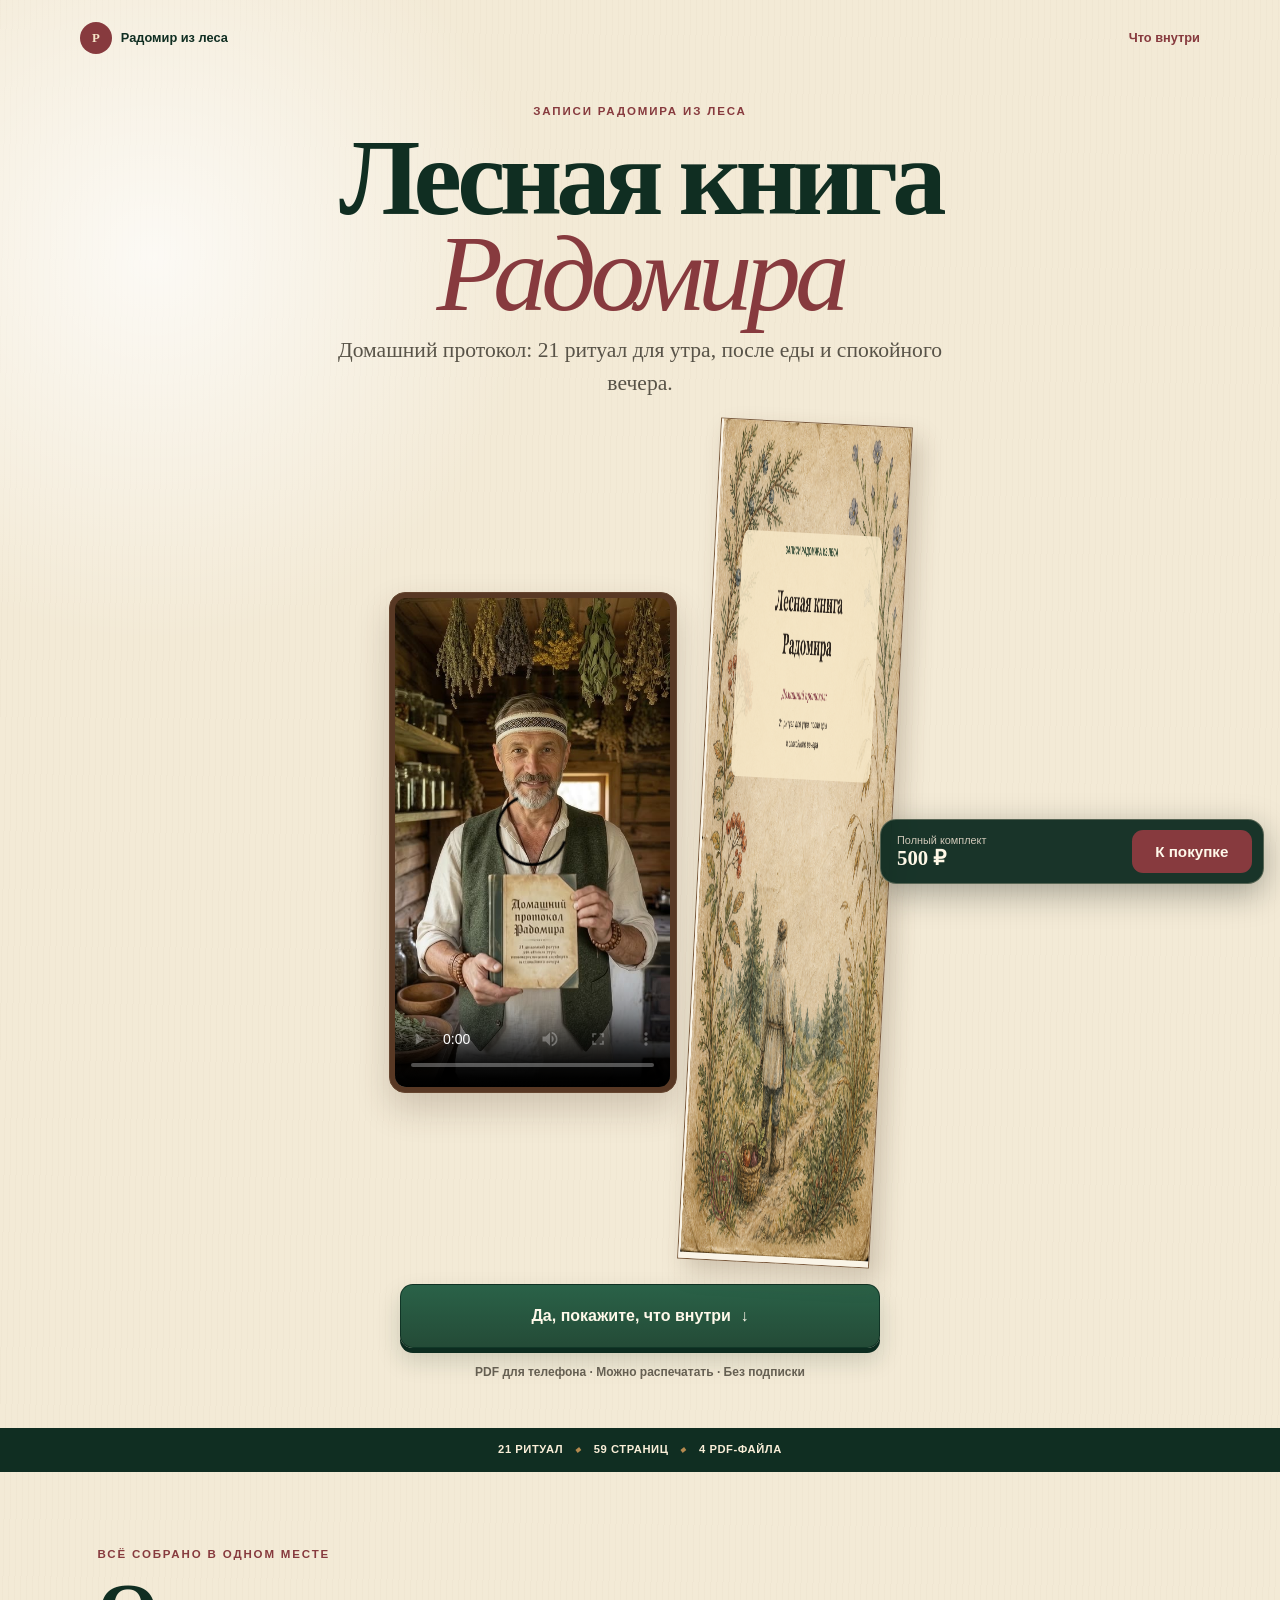
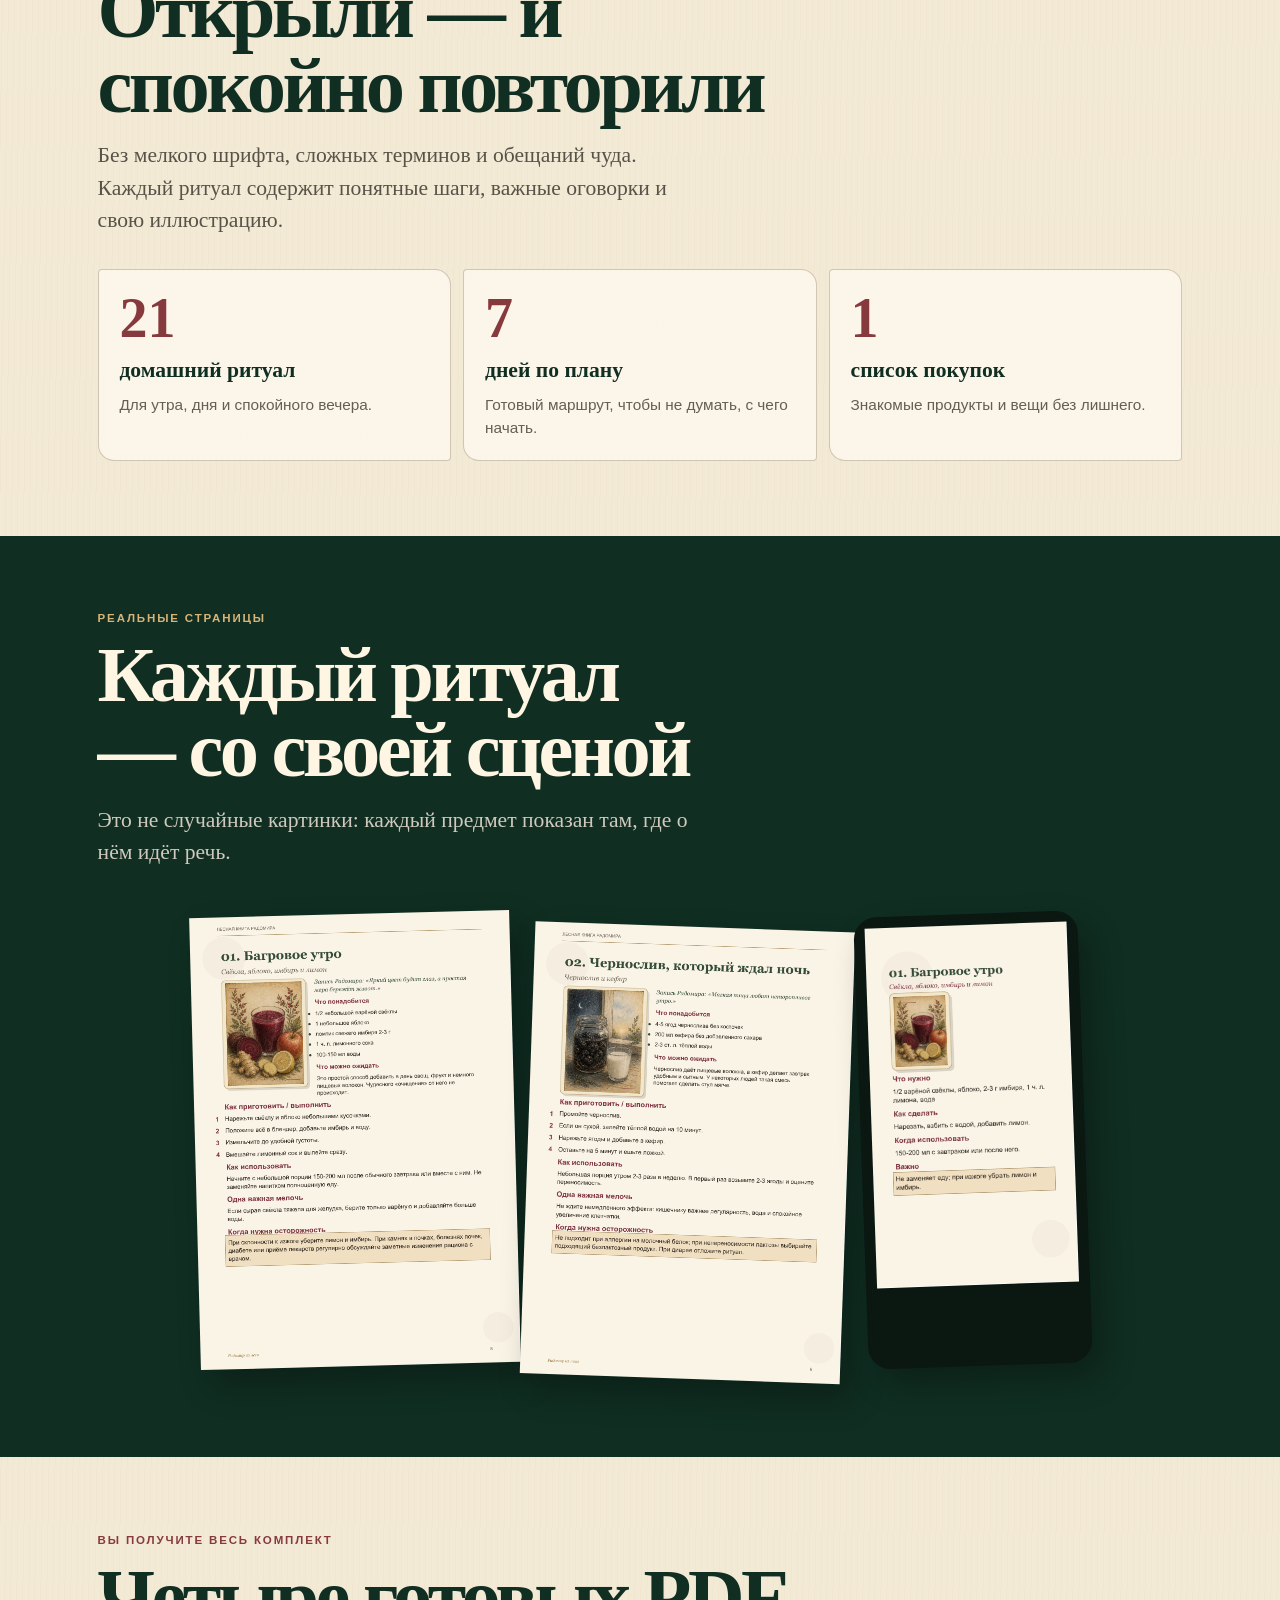
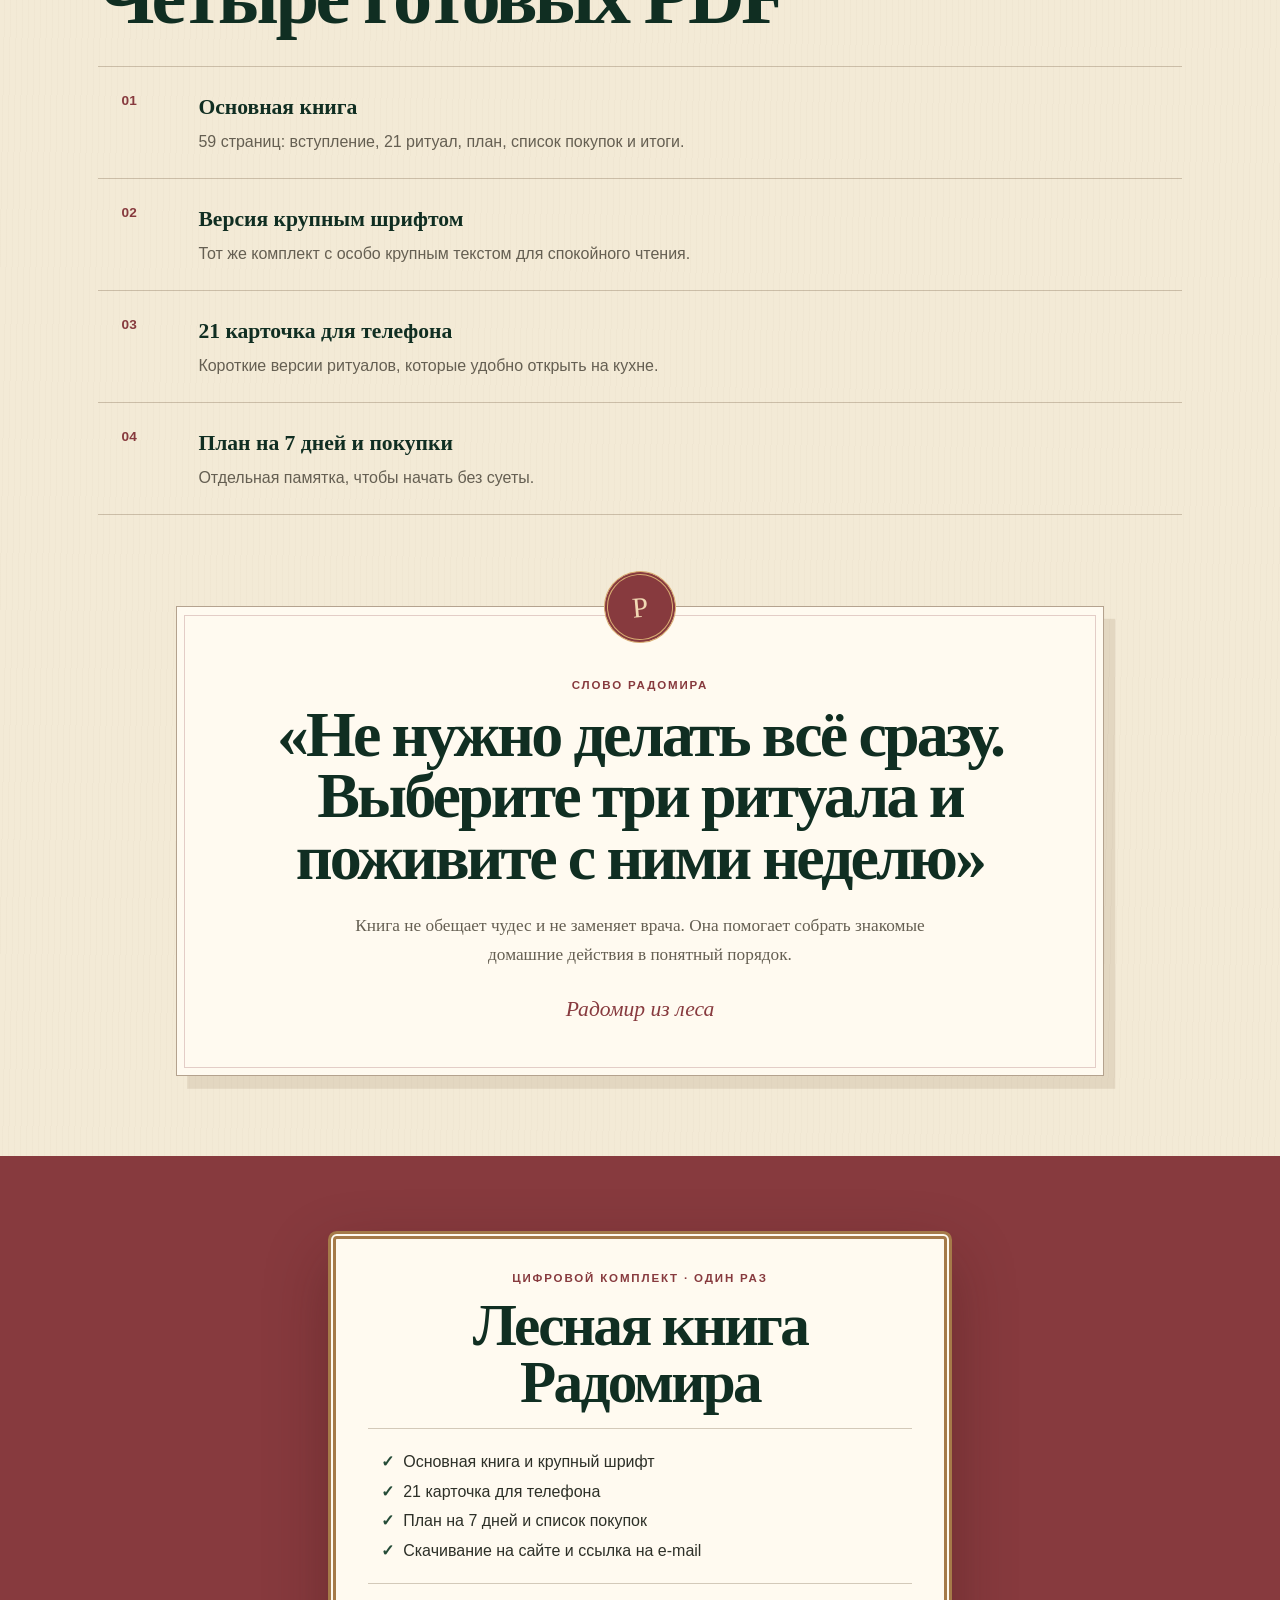
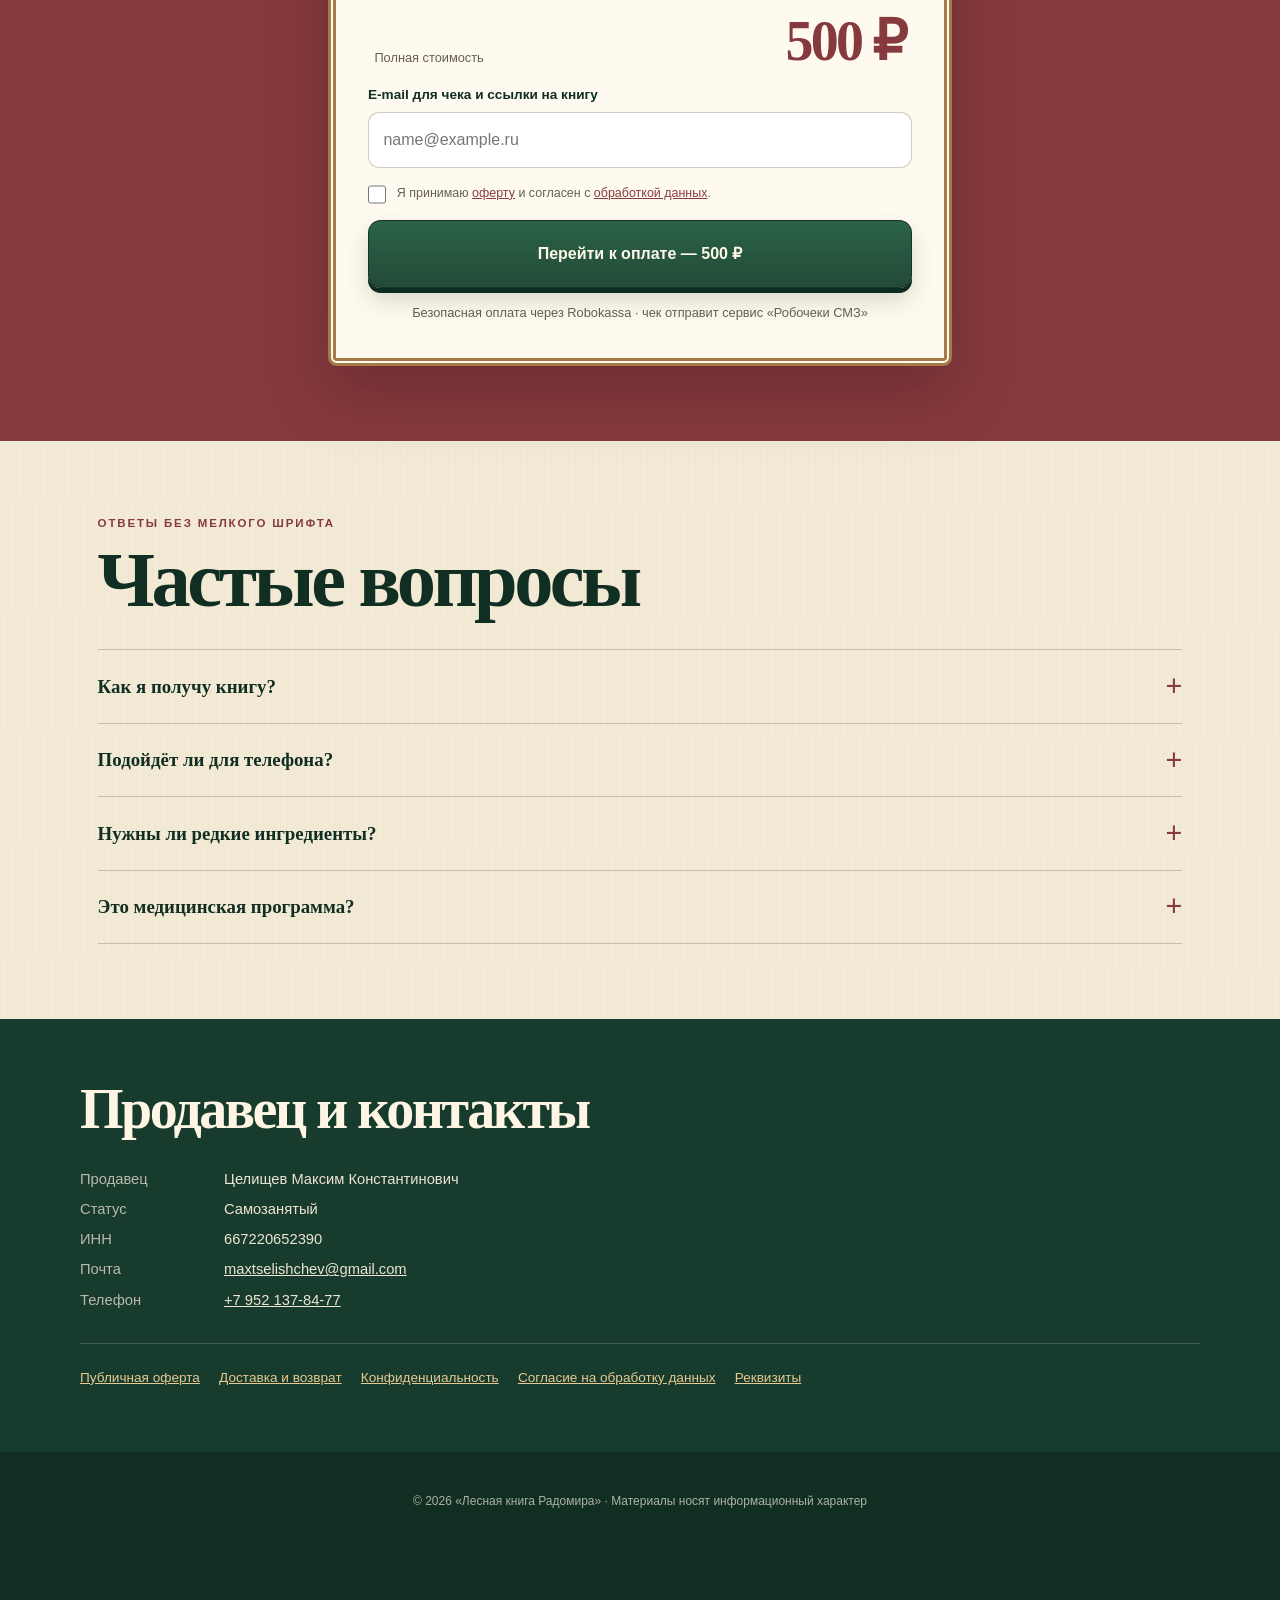
==== index.html @ 05743211 "Publish independent landing backup" ====
<!doctype html>
<html lang="ru">
<head>
  <meta charset="utf-8">
  <meta name="viewport" content="width=device-width,initial-scale=1">
  <meta name="theme-color" content="#173f2e">
  <meta name="robots" content="index,follow">
  <title>Лесная книга Радомира — 21 домашний ритуал</title>
  <meta name="description" content="Домашний протокол: 21 ритуал для утра, после еды и спокойного вечера. PDF, карточки и план на 7 дней.">
  <meta property="og:title" content="Лесная книга Радомира">
  <meta property="og:description" content="21 домашний ритуал и понятный план на 7 дней.">
  <meta property="og:type" content="website">
  <meta property="og:image" content="https://dom-radomira.ru/assets/cover.png">
  <link rel="canonical" href="https://dom-radomira.ru/">
  <meta http-equiv="Content-Security-Policy" content="default-src 'self'; img-src 'self'; media-src 'self'; style-src 'self'; script-src 'self'; form-action 'self' https://109.73.207.252; base-uri 'self'; object-src 'none'; upgrade-insecure-requests">
  <link rel="stylesheet" href="assets/site.css?v=20260831b">
  <script defer src="assets/site.js?v=20260831b"></script>
</head>
<body>
  <header class="topbar">
    <a class="brand" href="#top"><span>Р</span> Радомир из леса</a>
    <a class="topbar__link" href="#inside">Что внутри</a>
  </header>

  <main id="top">
    <section class="hero" aria-labelledby="hero-title">
      <p class="eyebrow">Записи Радомира из леса</p>
      <h1 id="hero-title">Лесная книга <em>Радомира</em></h1>
      <p class="hero__lead">Домашний протокол: 21 ритуал для утра, после еды и спокойного вечера.</p>
      <div class="hero__media">
        <div class="video-frame"><video controls playsinline preload="metadata" poster="/assets/radomir-poster.jpg" aria-label="Видеообращение Радомира"><source src="assets/radomir.mp4" type="video/mp4"></video></div>
        <figure class="cover-card"><img src="assets/cover.png" alt="Обложка «Лесной книги Радомира»" width="595" height="842"></figure>
      </div>
      <a class="primary-button" href="#inside">Да, покажите, что внутри <span aria-hidden="true">↓</span></a>
      <p class="hero__note">PDF для телефона · Можно распечатать · Без подписки</p>
    </section>

    <section class="ribbon" aria-label="Коротко о книге"><span>21 ритуал</span><i>◆</i><span>59 страниц</span><i>◆</i><span>4 PDF-файла</span></section>

    <section class="section intro" id="inside">
      <div>
        <p class="kicker">Всё собрано в одном месте</p>
        <h2>Открыли — и спокойно повторили</h2>
        <p class="lead">Без мелкого шрифта, сложных терминов и обещаний чуда. Каждый ритуал содержит понятные шаги, важные оговорки и свою иллюстрацию.</p>
      </div>
      <div class="value-grid">
        <article><strong>21</strong><h3>домашний ритуал</h3><p>Для утра, дня и спокойного вечера.</p></article>
        <article><strong>7</strong><h3>дней по плану</h3><p>Готовый маршрут, чтобы не думать, с чего начать.</p></article>
        <article><strong>1</strong><h3>список покупок</h3><p>Знакомые продукты и вещи без лишнего.</p></article>
      </div>
    </section>

    <section class="pages" aria-labelledby="pages-title">
      <div class="section pages__inner">
        <p class="kicker">Реальные страницы</p>
        <h2 id="pages-title">Каждый ритуал — со своей сценой</h2>
        <p class="lead">Это не случайные картинки: каждый предмет показан там, где о нём идёт речь.</p>
        <div class="page-gallery">
          <figure><img src="assets/page-bagrovoe-utro.png" alt="Страница ритуала «Багровое утро»" loading="lazy"></figure>
          <figure><img src="assets/page-chernosliv.png" alt="Страница ритуала «Чернослив, который ждал ночь»" loading="lazy"></figure>
          <figure class="phone-preview"><img src="assets/card-bagrovoe-utro.png" alt="Карточка «Багровое утро» для телефона" loading="lazy"></figure>
        </div>
      </div>
    </section>

    <section class="section kit" aria-labelledby="kit-title">
      <p class="kicker">Вы получите весь комплект</p>
      <h2 id="kit-title">Четыре готовых PDF</h2>
      <div class="kit-list">
        <article><span>01</span><div><h3>Основная книга</h3><p>59 страниц: вступление, 21 ритуал, план, список покупок и итоги.</p></div></article>
        <article><span>02</span><div><h3>Версия крупным шрифтом</h3><p>Тот же комплект с особо крупным текстом для спокойного чтения.</p></div></article>
        <article><span>03</span><div><h3>21 карточка для телефона</h3><p>Короткие версии ритуалов, которые удобно открыть на кухне.</p></div></article>
        <article><span>04</span><div><h3>План на 7 дней и покупки</h3><p>Отдельная памятка, чтобы начать без суеты.</p></div></article>
      </div>
    </section>

    <section class="letter" aria-labelledby="letter-title">
      <div class="seal" aria-hidden="true">Р</div>
      <p class="kicker">Слово Радомира</p>
      <h2 id="letter-title">«Не нужно делать всё сразу. Выберите три ритуала и поживите с ними неделю»</h2>
      <p>Книга не обещает чудес и не заменяет врача. Она помогает собрать знакомые домашние действия в понятный порядок.</p>
      <span>Радомир из леса</span>
    </section>

    <section class="offer" id="buy" aria-labelledby="offer-title">
      <div class="offer-card">
        <p class="kicker">Цифровой комплект · один раз</p>
        <h2 id="offer-title">Лесная книга Радомира</h2>
        <ul><li>Основная книга и крупный шрифт</li><li>21 карточка для телефона</li><li>План на 7 дней и список покупок</li><li>Скачивание на сайте и ссылка на e-mail</li></ul>
        <div class="price"><small>Полная стоимость</small><strong>500 ₽</strong></div>
        <form class="checkout-form" method="post" action="https://109.73.207.252/payment/create">
          <label for="checkout-email">E-mail для чека и ссылки на книгу</label>
          <input id="checkout-email" name="email" type="email" inputmode="email" autocomplete="email" autocapitalize="none" placeholder="name@example.ru" required maxlength="254">
          <label class="checkout-consent">
            <input name="consent" type="checkbox" value="1" required>
            <span>Я принимаю <a href="legal/offer.html">оферту</a> и согласен с <a href="legal/privacy.html">обработкой данных</a>.</span>
          </label>
          <button class="buy-button" type="submit">Перейти к оплате — 500 ₽</button>
        </form>
        <p class="payment-note">Безопасная оплата через Robokassa · чек отправит сервис «Робочеки СМЗ»</p>
      </div>
    </section>

    <section class="section faq" aria-labelledby="faq-title">
      <p class="kicker">Ответы без мелкого шрифта</p><h2 id="faq-title">Частые вопросы</h2>
      <div class="faq-list">
        <details><summary>Как я получу книгу?<span>+</span></summary><p>После оплаты откроется страница скачивания. Ссылка также придёт на указанную почту.</p></details>
        <details><summary>Подойдёт ли для телефона?<span>+</span></summary><p>Да. В комплекте есть 21 отдельная карточка, а также версия книги с крупным шрифтом.</p></details>
        <details><summary>Нужны ли редкие ингредиенты?<span>+</span></summary><p>Нет. В основе — простые продукты и бытовые вещи. Всё нужное собрано в один список.</p></details>
        <details><summary>Это медицинская программа?<span>+</span></summary><p>Нет. Материалы носят информационный бытовой характер и не заменяют врача, диагностику или лечение.</p></details>
      </div>
    </section>

    <section class="seller" id="seller">
      <h2>Продавец и контакты</h2>
      <dl><dt>Продавец</dt><dd>Целищев Максим Константинович</dd><dt>Статус</dt><dd>Самозанятый</dd><dt>ИНН</dt><dd>667220652390</dd><dt>Почта</dt><dd><a href="mailto:maxtselishchev@gmail.com">maxtselishchev@gmail.com</a></dd><dt>Телефон</dt><dd><a href="tel:+79521378477">+7 952 137-84-77</a></dd></dl>
      <nav aria-label="Документы магазина"><a href="legal/offer.html">Публичная оферта</a><a href="legal/delivery-refund.html">Доставка и возврат</a><a href="legal/privacy.html">Конфиденциальность</a><a href="legal/consent.html">Согласие на обработку данных</a><a href="legal/contacts.html">Реквизиты</a></nav>
    </section>
  </main>

  <footer>© 2026 «Лесная книга Радомира» · Материалы носят информационный характер</footer>
  <div class="sticky-buy" aria-label="Быстрый переход к покупке"><div><span>Полный комплект</span><strong>500 ₽</strong></div><a href="#buy">К покупке</a></div>
</body>
</html>
---- assets/site.css ----
:root{--paper:#f3ead6;--paper-light:#fffaf0;--ink:#2d3028;--muted:#655f52;--forest:#244b37;--forest-dark:#102e22;--wine:#873a3e;--gold:#b58a4f;--line:rgba(99,73,45,.28)}
*{box-sizing:border-box}html{scroll-behavior:smooth}body{margin:0;color:var(--ink);background:radial-gradient(circle at 12% 4%,rgba(255,255,255,.75),transparent 24rem),repeating-linear-gradient(91deg,rgba(89,59,31,.018) 0 1px,transparent 1px 6px),var(--paper);font:17px/1.55 Georgia,"Times New Roman",serif}body:before{content:"";position:fixed;inset:0;z-index:50;pointer-events:none;opacity:.18;background-image:url("data:image/svg+xml,%3Csvg viewBox='0 0 160 160' xmlns='http://www.w3.org/2000/svg'%3E%3Cfilter id='n'%3E%3CfeTurbulence type='fractalNoise' baseFrequency='.8' numOctaves='2' stitchTiles='stitch'/%3E%3C/filter%3E%3Crect width='100%25' height='100%25' filter='url(%23n)' opacity='.08'/%3E%3C/svg%3E")}a{color:inherit}img,video{max-width:100%}h1,h2,h3,p{margin-top:0}button,a{-webkit-tap-highlight-color:transparent}
.topbar{position:absolute;top:0;right:0;left:0;z-index:5;display:flex;align-items:center;justify-content:space-between;gap:1rem;width:min(100% - 2rem,70rem);margin:0 auto;padding:1rem 0;font:700 .8rem/1 Arial,sans-serif}.brand,.topbar__link{text-decoration:none}.brand{display:flex;align-items:center;gap:.55rem;color:var(--forest-dark)}.brand span{display:grid;width:2rem;aspect-ratio:1;place-items:center;border-radius:50%;color:#f5e5c8;background:var(--wine);font-family:Georgia,serif}.topbar__link{color:var(--wine)}
.hero{width:min(100%,70rem);min-height:100svh;margin:0 auto;padding:5.2rem 1rem 3rem;text-align:center}.eyebrow,.kicker{margin-bottom:.7rem;color:var(--wine);font:700 .72rem/1.3 Arial,sans-serif;letter-spacing:.16em;text-transform:uppercase}h1{max-width:50rem;margin:0 auto .8rem;color:var(--forest-dark);font-size:clamp(2.75rem,12vw,6.8rem);line-height:.88;letter-spacing:-.055em;text-wrap:balance}h1 em{display:block;color:var(--wine);font-weight:400}.hero__lead,.lead{color:#585348;font-size:clamp(1.08rem,4.5vw,1.35rem);line-height:1.5}.hero__lead{max-width:39rem;margin:0 auto 1.4rem}.hero__media{display:grid;grid-template-columns:minmax(0,1fr) minmax(8rem,.58fr);gap:.75rem;align-items:center;width:min(100%,30rem);margin:0 auto 1.25rem}.video-frame{padding:.35rem;border:1px solid #65452f;border-radius:1rem;background:#583824;box-shadow:0 1rem 2.2rem rgba(64,42,26,.2)}.video-frame video{display:block;width:100%;max-height:46svh;aspect-ratio:9/16;border-radius:.7rem;background:var(--forest-dark);object-fit:cover}.cover-card{margin:0;transform:rotate(3deg)}.cover-card img{display:block;width:100%;border:1px solid #78583b;box-shadow:.55rem .7rem 1.5rem rgba(72,48,28,.22)}.primary-button,.buy-button{border:1px solid rgba(8,39,28,.7);border-radius:.8rem;color:#fff9ea;background:linear-gradient(180deg,#2a6248,var(--forest));box-shadow:0 .32rem 0 #0c2c20,0 .75rem 1.5rem rgba(14,50,36,.18);font:700 1rem/1.2 Arial,sans-serif}.primary-button{display:flex;align-items:center;justify-content:center;gap:.6rem;width:min(100%,30rem);min-height:4rem;margin:0 auto;padding:.9rem 1.2rem;text-decoration:none}.primary-button:focus-visible,.sticky-buy a:focus-visible,summary:focus-visible{outline:4px solid rgba(135,58,62,.3);outline-offset:4px}.hero__note{margin:1rem 0 0;color:var(--muted);font:600 .75rem/1.4 Arial,sans-serif}
.ribbon{display:flex;align-items:center;justify-content:center;gap:.75rem;overflow:hidden;padding:1rem;color:#f9eed8;background:var(--forest-dark);white-space:nowrap;font:700 .7rem/1 Arial,sans-serif;letter-spacing:.05em;text-transform:uppercase}.ribbon i{color:var(--gold);font-size:.45rem}.section{width:min(100%,70rem);margin:0 auto;padding:4.7rem 1.1rem}h2{max-width:46rem;margin-bottom:1rem;color:var(--forest-dark);font-size:clamp(2.25rem,9vw,4.9rem);line-height:.96;letter-spacing:-.045em;text-wrap:balance}.lead{max-width:38rem}.value-grid{display:grid;gap:.75rem;margin-top:2rem}.value-grid article{min-height:12rem;padding:1.3rem;border:1px solid var(--line);border-radius:.25rem 1rem .25rem 1rem;background:rgba(255,250,240,.72)}.value-grid strong{color:var(--wine);font-size:3.5rem;line-height:1}.value-grid h3{margin:.45rem 0;color:var(--forest-dark);font-size:1.35rem}.value-grid p{margin:0;color:var(--muted);font:.96rem/1.45 Arial,sans-serif}
.pages{overflow:hidden;color:#efe7d6;background:var(--forest-dark)}.pages__inner{padding-inline:0}.pages .kicker{padding-inline:1.1rem;color:#d7b477}.pages h2,.pages .lead{margin-inline:1.1rem;color:#fff5e3}.pages .lead{color:#cfcabd}.page-gallery{display:flex;gap:.8rem;width:max-content;padding:1.5rem 1.1rem 1rem}.page-gallery figure{flex:0 0 17rem;margin:0;transform:rotate(-1.5deg);box-shadow:.7rem 1rem 2rem rgba(0,0,0,.28)}.page-gallery figure:nth-child(2){transform:rotate(2deg) translateY(.8rem)}.page-gallery figure.phone-preview{flex-basis:12rem;padding:.35rem;border:.35rem solid #0b1711;border-radius:1.4rem;background:#0b1711;transform:rotate(-2deg)}.page-gallery img{display:block;width:100%;height:auto}
.kit-list{margin-top:2rem;border-top:1px solid var(--line)}.kit-list article{display:grid;grid-template-columns:3rem 1fr;gap:.8rem;padding:1.35rem 0;border-bottom:1px solid var(--line)}.kit-list article>span{color:var(--wine);font:700 .85rem/1.5 Arial,sans-serif}.kit-list h3{margin:0 0 .35rem;color:var(--forest-dark);font-size:1.35rem}.kit-list p{margin:0;color:var(--muted);font:1rem/1.5 Arial,sans-serif}
.letter{position:relative;width:min(calc(100% - 2rem),58rem);margin:1rem auto 5rem;padding:4.4rem 1.4rem 3rem;border:1px solid rgba(107,76,47,.5);background:var(--paper-light);text-align:center;box-shadow:.7rem .8rem 0 rgba(110,76,43,.12)}.letter:before{content:"";position:absolute;inset:.45rem;border:1px solid rgba(135,58,62,.23);pointer-events:none}.seal{position:absolute;top:-2.25rem;left:50%;display:grid;width:4.5rem;aspect-ratio:1;place-items:center;border:.28rem double #d8ad73;border-radius:50%;color:#f1d9b4;background:var(--wine);font-size:1.8rem;transform:translateX(-50%) rotate(-5deg)}.letter h2{max-width:48rem;margin-inline:auto;font-size:clamp(2rem,8vw,4rem)}.letter>p:not(.kicker){max-width:40rem;margin:1.5rem auto;color:var(--muted);font-size:1.08rem;line-height:1.65}.letter>span{color:var(--wine);font-size:1.35rem;font-style:italic}
.offer{padding:4.7rem 1.1rem;background:var(--wine);scroll-margin-top:.5rem}.offer-card{width:min(100%,39rem);margin:0 auto;padding:1.3rem;border:.55rem double #a57a49;border-radius:.55rem;background:var(--paper-light);box-shadow:0 1.6rem 4rem rgba(48,16,17,.3)}.offer-card .kicker{text-align:center}.offer-card h2{margin-inline:auto;text-align:center;font-size:clamp(2.2rem,9vw,3.7rem)}.offer-card ul{margin:1.1rem 0;padding:1.1rem 1rem 1.1rem 2.2rem;border-block:1px solid var(--line);font:1rem/1.85 Arial,sans-serif}.offer-card li::marker{color:var(--forest);content:"✓  ";font-weight:700}.price{display:flex;align-items:end;justify-content:space-between;padding:.9rem .4rem 1.2rem}.price small{max-width:7rem;color:var(--muted);font:.8rem/1.25 Arial,sans-serif}.price strong{color:var(--wine);font-size:3.5rem;line-height:.9;letter-spacing:-.05em}.checkout-form>label:first-child{display:block;margin:0 0 .45rem;color:var(--forest-dark);font:700 .85rem/1.4 Arial,sans-serif}.checkout-form>input{width:100%;min-height:3.5rem;padding:0 .9rem;border:1px solid var(--line);border-radius:.7rem;color:var(--ink);background:#fff;font:1rem/1 Arial,sans-serif}.checkout-form>input:focus{border-color:var(--forest);outline:3px solid rgba(36,75,55,.18)}.checkout-consent{display:grid;grid-template-columns:1.2rem 1fr;gap:.6rem;align-items:start;margin:1rem 0;color:var(--muted);font:.78rem/1.45 Arial,sans-serif}.checkout-consent input{width:1.15rem;height:1.15rem;margin:.1rem 0 0;accent-color:var(--forest)}.checkout-consent a{color:var(--wine)}.buy-button{position:relative;z-index:1;width:100%;min-height:4.3rem;padding:1rem;cursor:pointer;opacity:1;touch-action:manipulation}.buy-button:focus-visible{outline:4px solid rgba(36,75,55,.25);outline-offset:4px}.payment-note{margin:1rem 0 .2rem;color:var(--muted);font:.8rem/1.4 Arial,sans-serif;text-align:center}
.faq h2{margin-bottom:2rem}.faq-list{border-top:1px solid var(--line)}.faq details{border-bottom:1px solid var(--line)}.faq summary{display:flex;align-items:center;justify-content:space-between;gap:1rem;padding:1.35rem 0;color:var(--forest-dark);font-size:1.18rem;font-weight:700;cursor:pointer;list-style:none}.faq summary::-webkit-details-marker{display:none}.faq summary span{color:var(--wine);font:400 1.8rem/1 Arial,sans-serif;transition:transform .2s}.faq details[open] summary span{transform:rotate(45deg)}.faq details p{margin:-.2rem 2rem 1.35rem 0;color:var(--muted);font:1rem/1.55 Arial,sans-serif}
.seller{padding:4rem 1.1rem;color:#eee4d2;background:#173b2d}.seller h2{color:#fff5e4;font-size:clamp(2rem,8vw,3.5rem)}.seller dl{display:grid;grid-template-columns:8rem minmax(0,1fr);gap:.55rem 1rem;max-width:52rem;margin:2rem 0;font:.92rem/1.45 Arial,sans-serif}.seller dt{color:#b9b9ac}.seller dd{margin:0;overflow-wrap:anywhere}.seller nav{display:flex;flex-wrap:wrap;gap:.7rem 1.2rem;padding-top:1.5rem;border-top:1px solid rgba(255,255,255,.16);font:.85rem/1.45 Arial,sans-serif}.seller nav a{color:#e7c991}footer{padding:2.5rem 1rem 8rem;color:#aeb1a6;background:var(--forest-dark);text-align:center;font:.75rem/1.5 Arial,sans-serif}
.sticky-buy{position:fixed;right:.65rem;bottom:max(.65rem,env(safe-area-inset-bottom));left:.65rem;z-index:40;display:flex;align-items:center;justify-content:space-between;gap:.8rem;padding:.65rem .7rem .65rem 1rem;border:1px solid rgba(246,226,193,.28);border-radius:1rem;color:#fff8e7;background:rgba(13,43,32,.95);box-shadow:0 .6rem 2rem rgba(20,28,23,.35);backdrop-filter:blur(12px);transition:opacity .18s ease,transform .18s ease}.sticky-buy.is-hidden{opacity:0;pointer-events:none;transform:translateY(calc(100% + 1.5rem))}.sticky-buy div{display:grid}.sticky-buy span{color:#cfc7b8;font:.68rem/1.15 Arial,sans-serif}.sticky-buy strong{font-size:1.3rem;line-height:1.05}.sticky-buy a{min-width:7.5rem;padding:.85rem 1rem;border-radius:.7rem;color:#fff8ea;background:var(--wine);font:700 .95rem/1 Arial,sans-serif;text-align:center;text-decoration:none}
@media(min-width:720px){.topbar{padding-top:1.4rem}.hero{padding-top:6.5rem}.hero__media{grid-template-columns:18rem 12rem;width:max-content;gap:1.4rem}.video-frame video{max-height:31rem}.value-grid{grid-template-columns:repeat(3,1fr)}.page-gallery{width:min(100%,68rem);margin:0 auto;justify-content:center}.page-gallery figure{flex-basis:20rem}.page-gallery figure.phone-preview{flex-basis:14rem}.kit-list article{grid-template-columns:4rem 1fr;padding:1.5rem}.letter{padding-inline:3rem}.offer-card{padding:2rem}.seller{padding-inline:max(1.1rem,calc((100vw - 70rem)/2))}.sticky-buy{right:1rem;bottom:1rem;left:auto;width:24rem}}
@media(prefers-reduced-motion:reduce){html{scroll-behavior:auto}*{transition:none!important}}
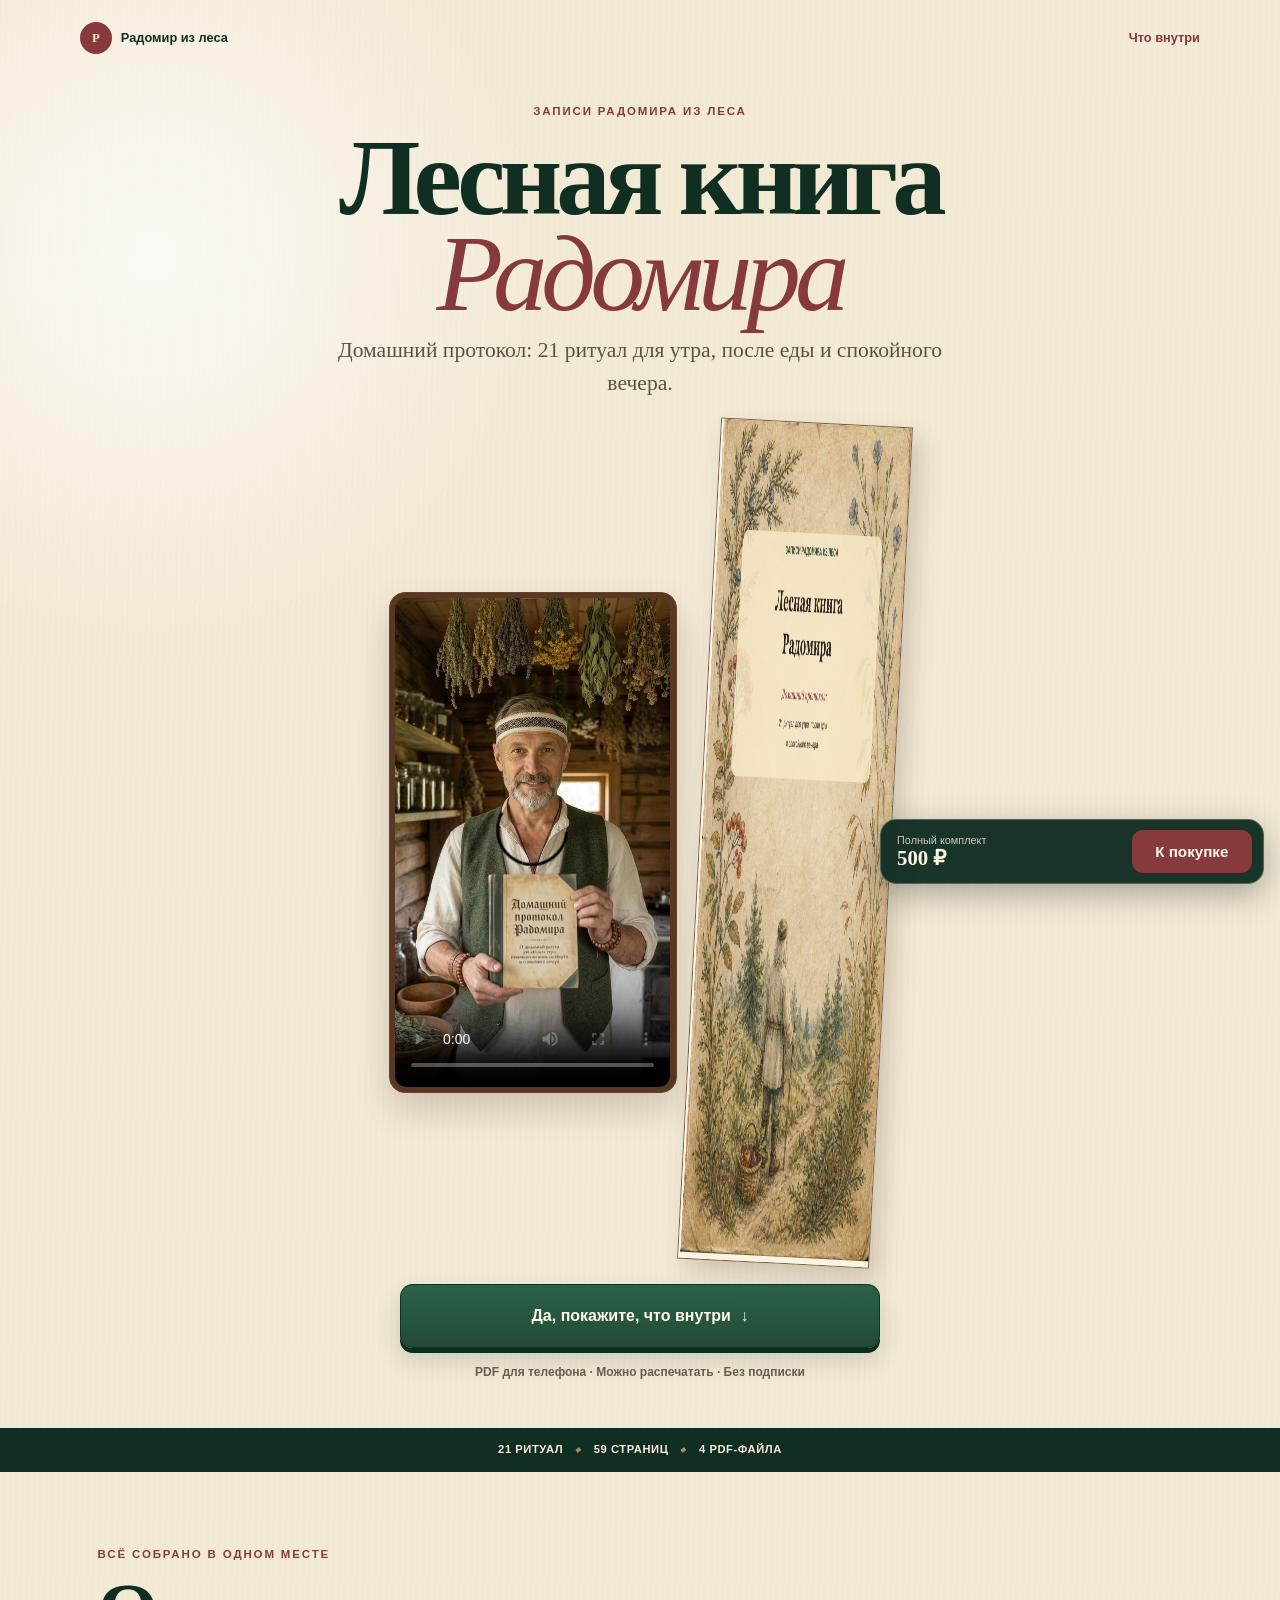
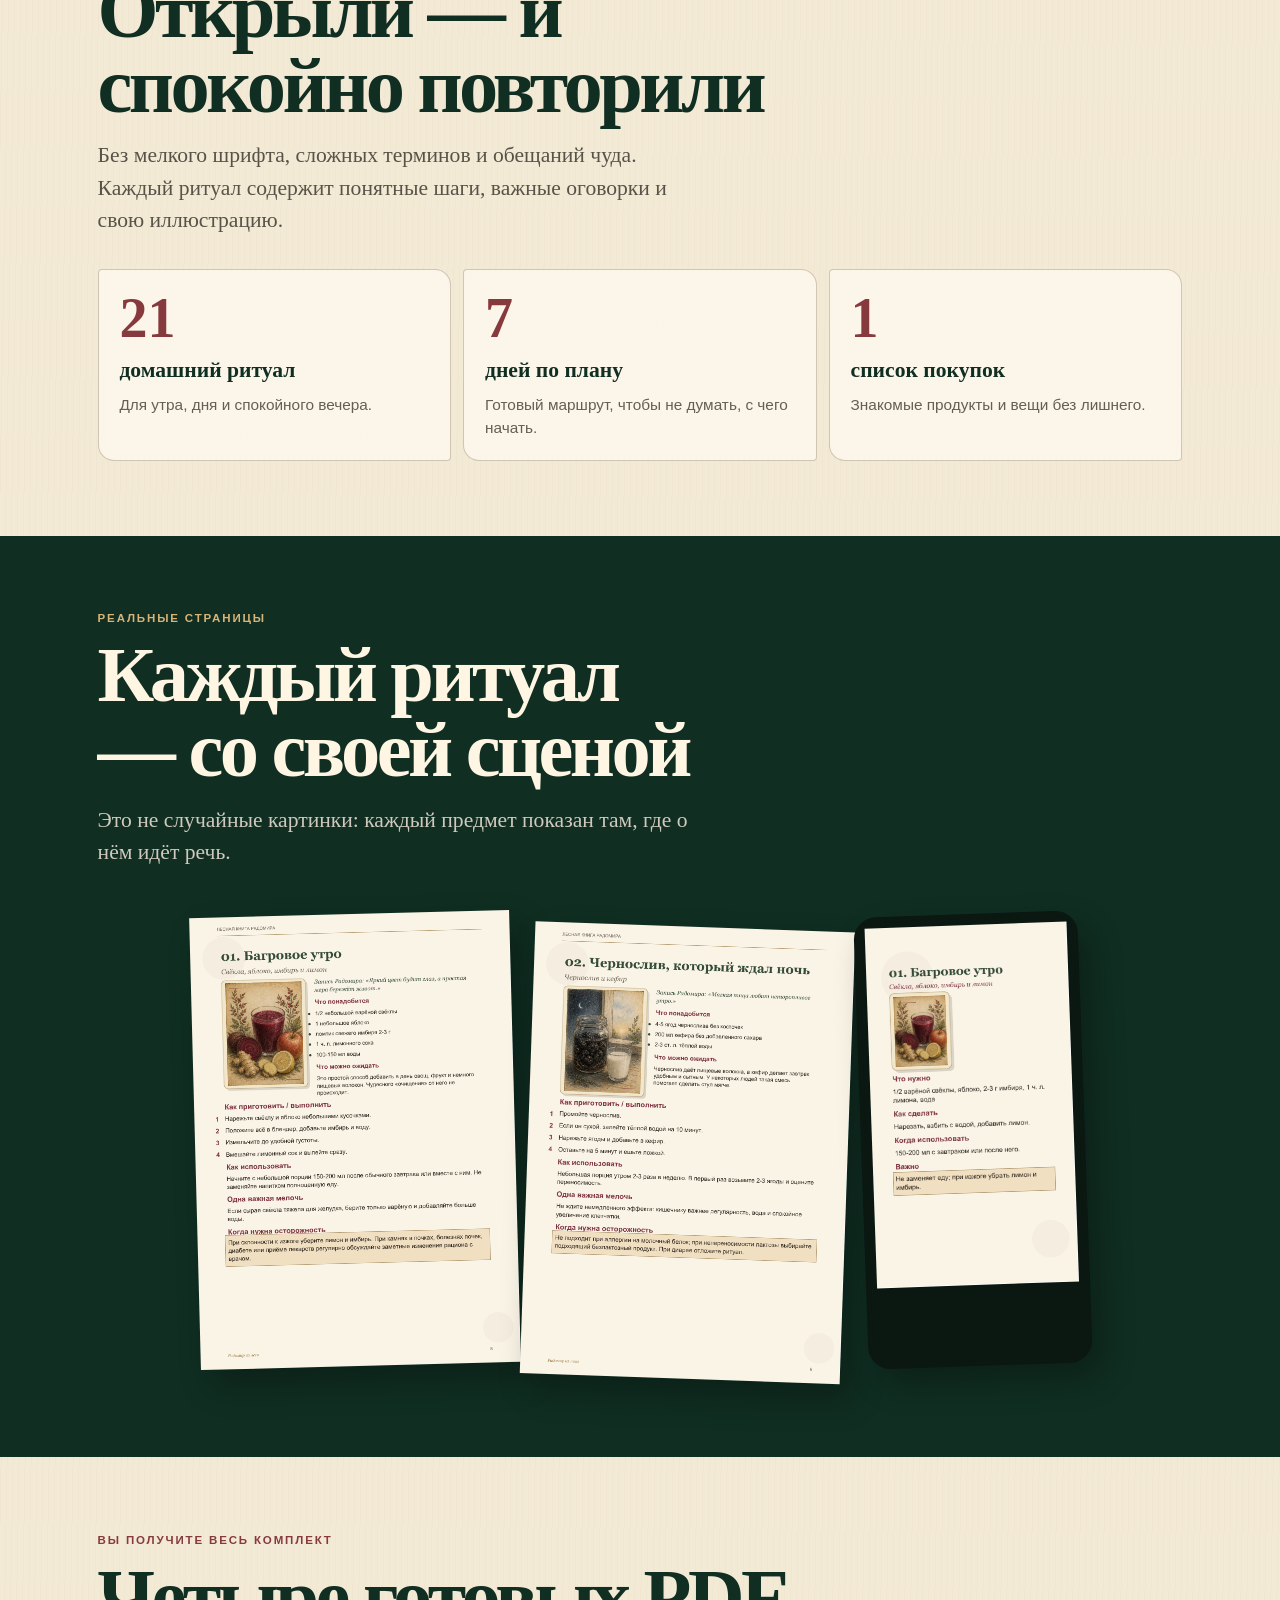
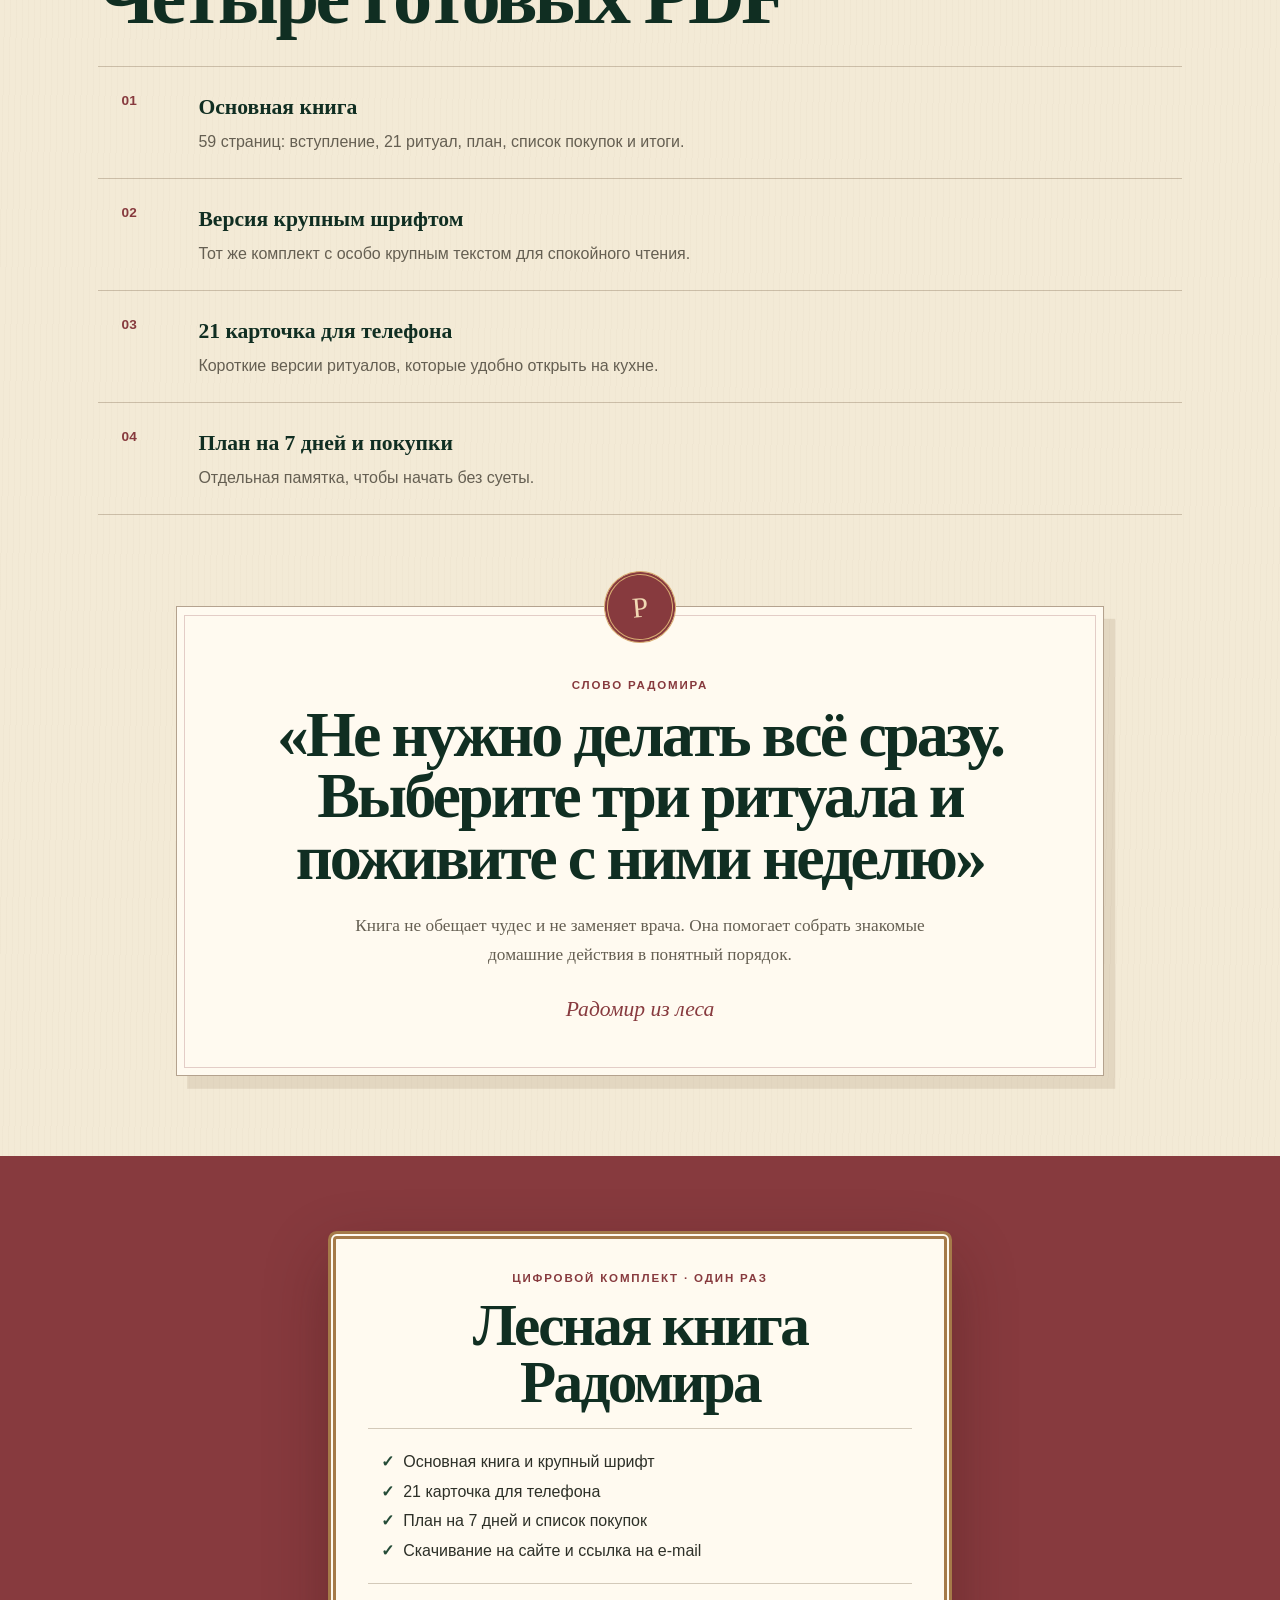
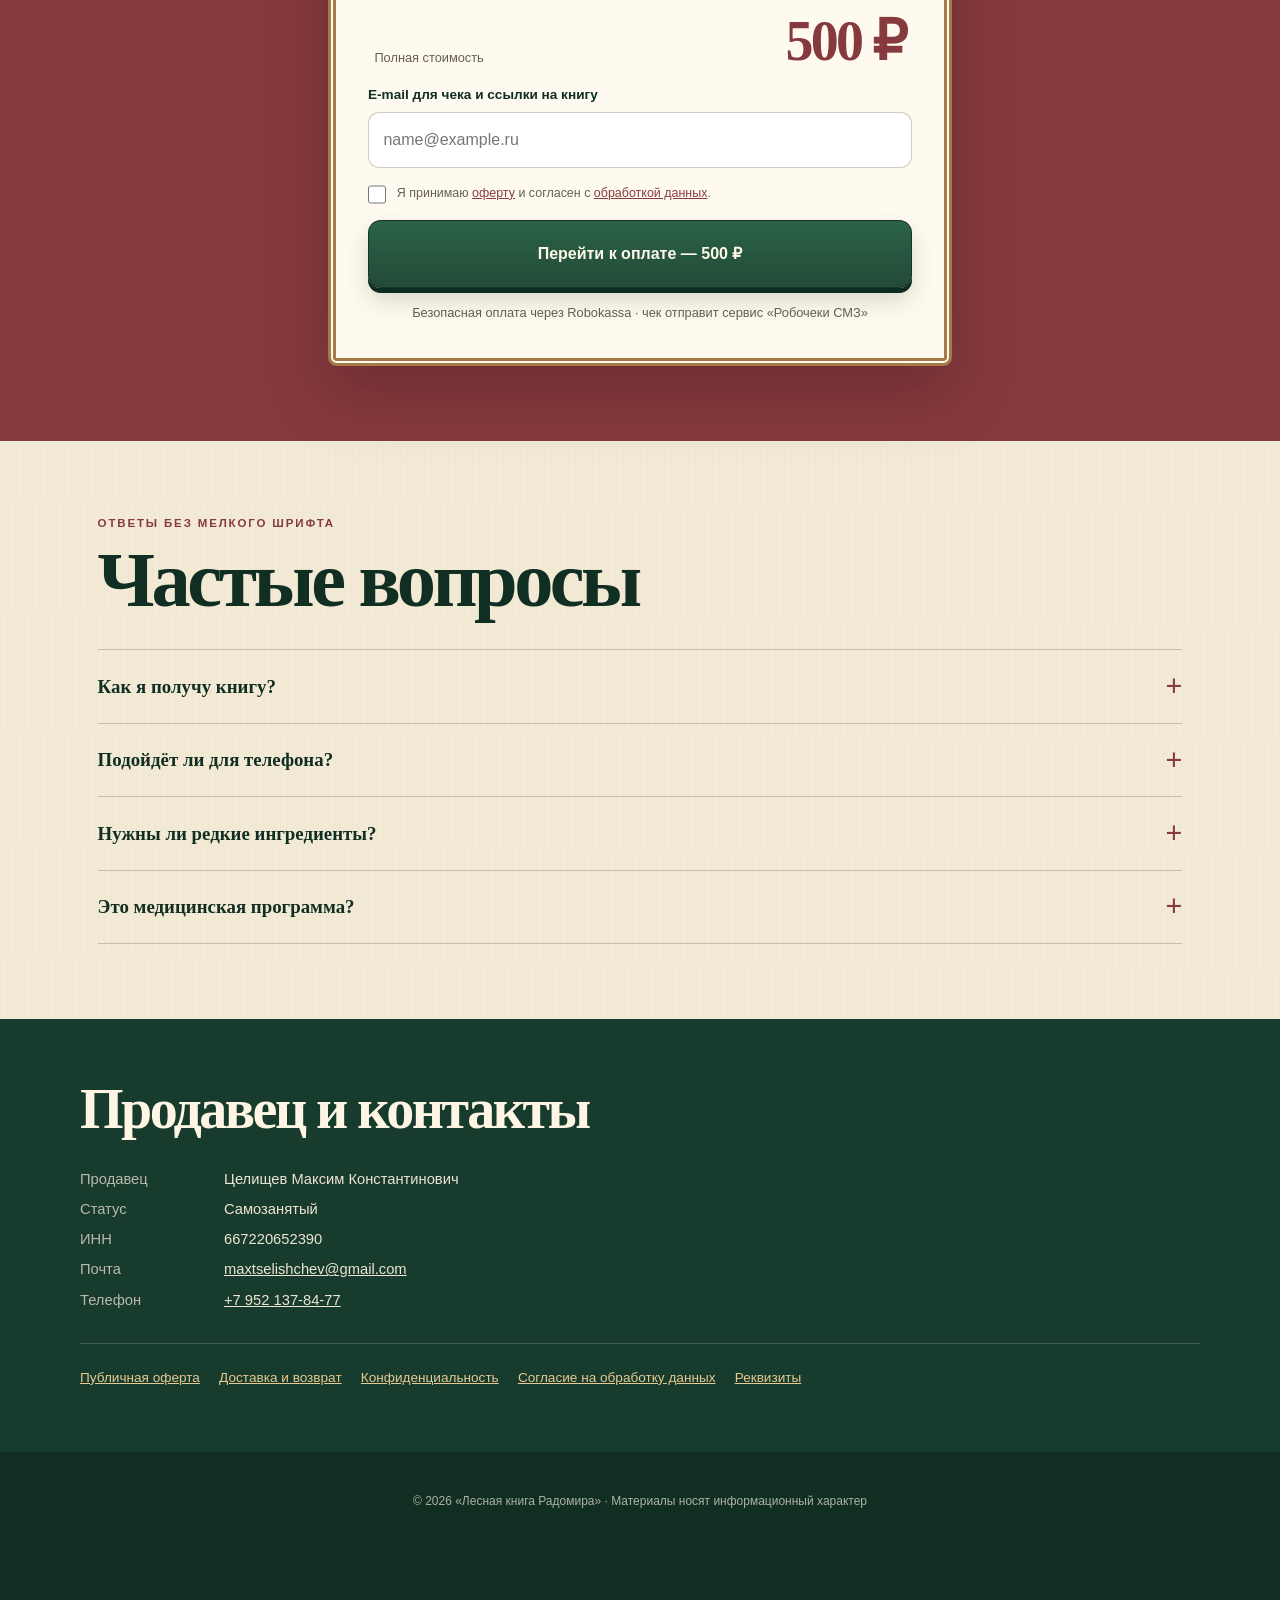
==== commit bc76453f: "Allow direct Robokassa redirect on mobile" ====
--- a/index.html
+++ b/index.html
@@ -12,7 +12,7 @@
   <meta property="og:type" content="website">
   <meta property="og:image" content="https://dom-radomira.ru/assets/cover.png">
   <link rel="canonical" href="https://dom-radomira.ru/">
-  <meta http-equiv="Content-Security-Policy" content="default-src 'self'; img-src 'self'; media-src 'self'; style-src 'self'; script-src 'self'; form-action 'self' https://109.73.207.252; base-uri 'self'; object-src 'none'; upgrade-insecure-requests">
+  <meta http-equiv="Content-Security-Policy" content="default-src 'self'; img-src 'self'; media-src 'self'; style-src 'self'; script-src 'self'; form-action 'self' https://109.73.207.252 https://auth.robokassa.ru; base-uri 'self'; object-src 'none'; upgrade-insecure-requests">
   <link rel="stylesheet" href="assets/site.css?v=20260831b">
   <script defer src="assets/site.js?v=20260831b"></script>
 </head>
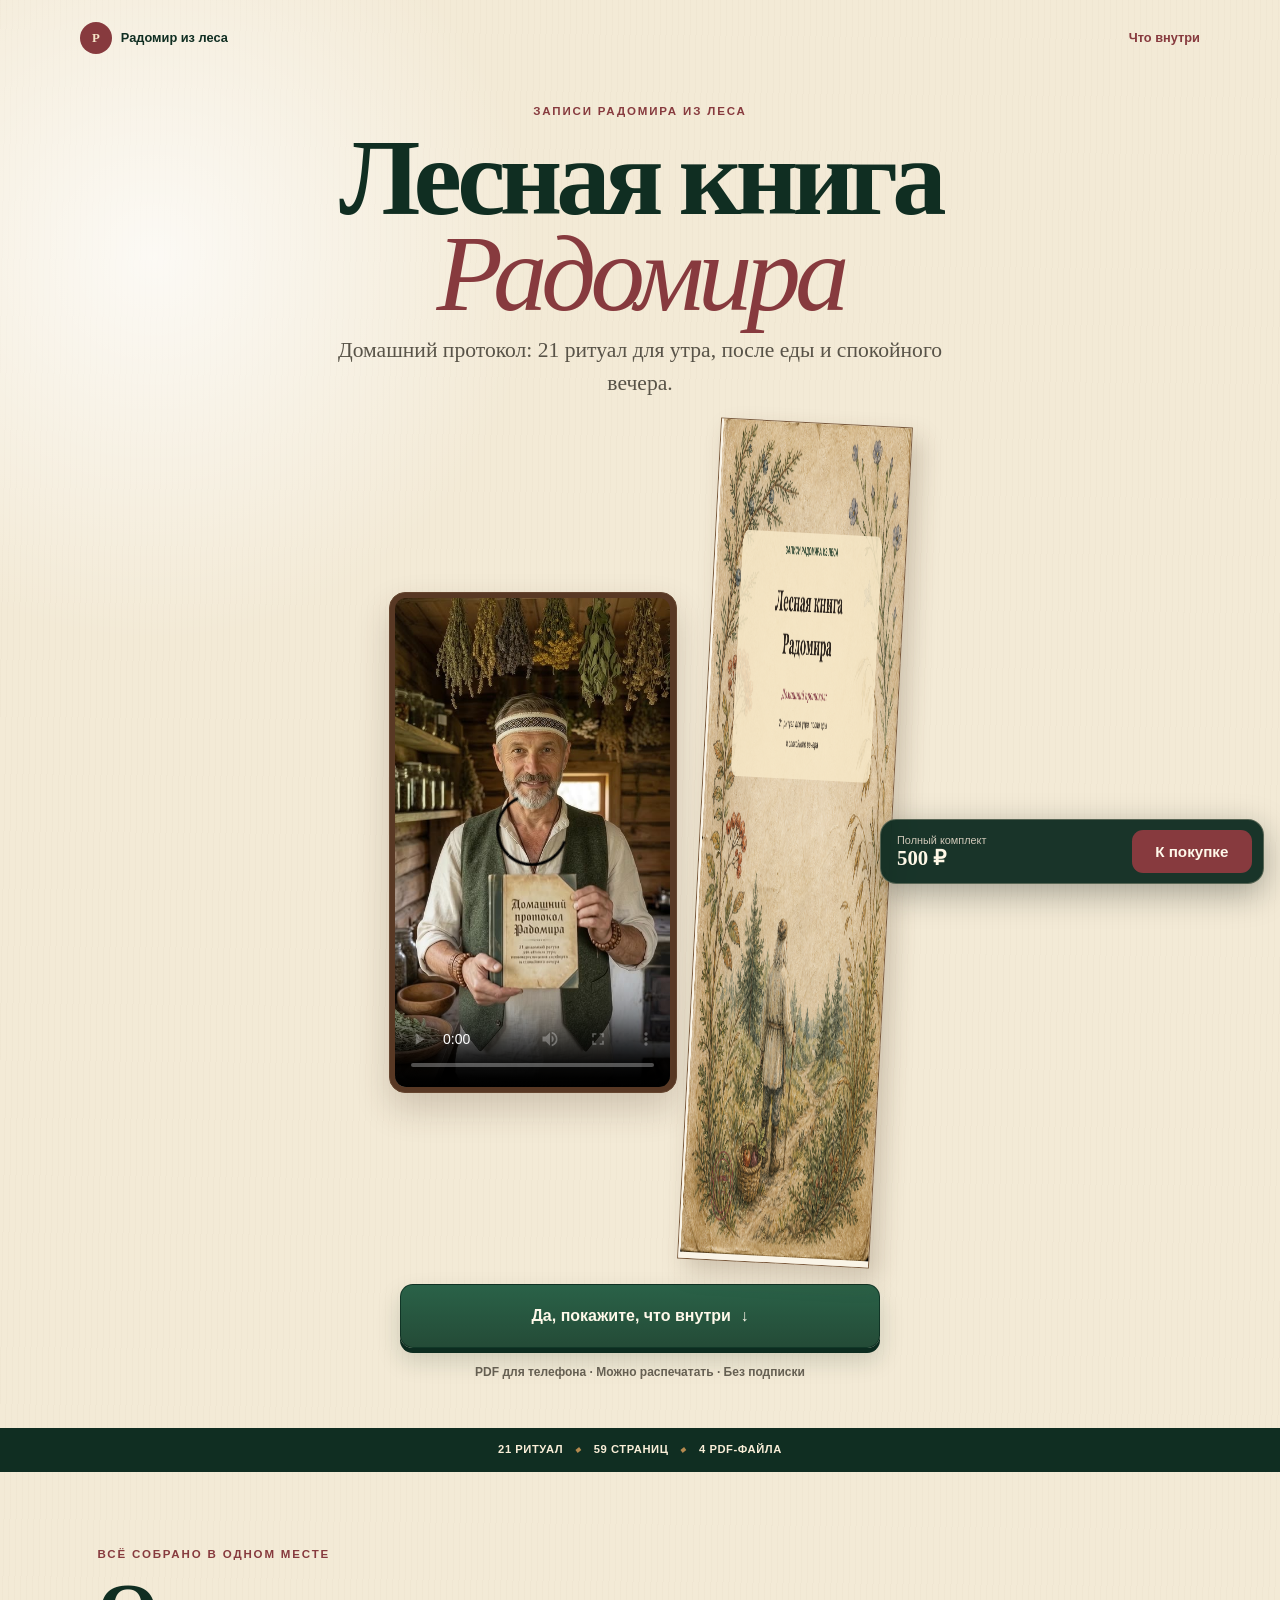
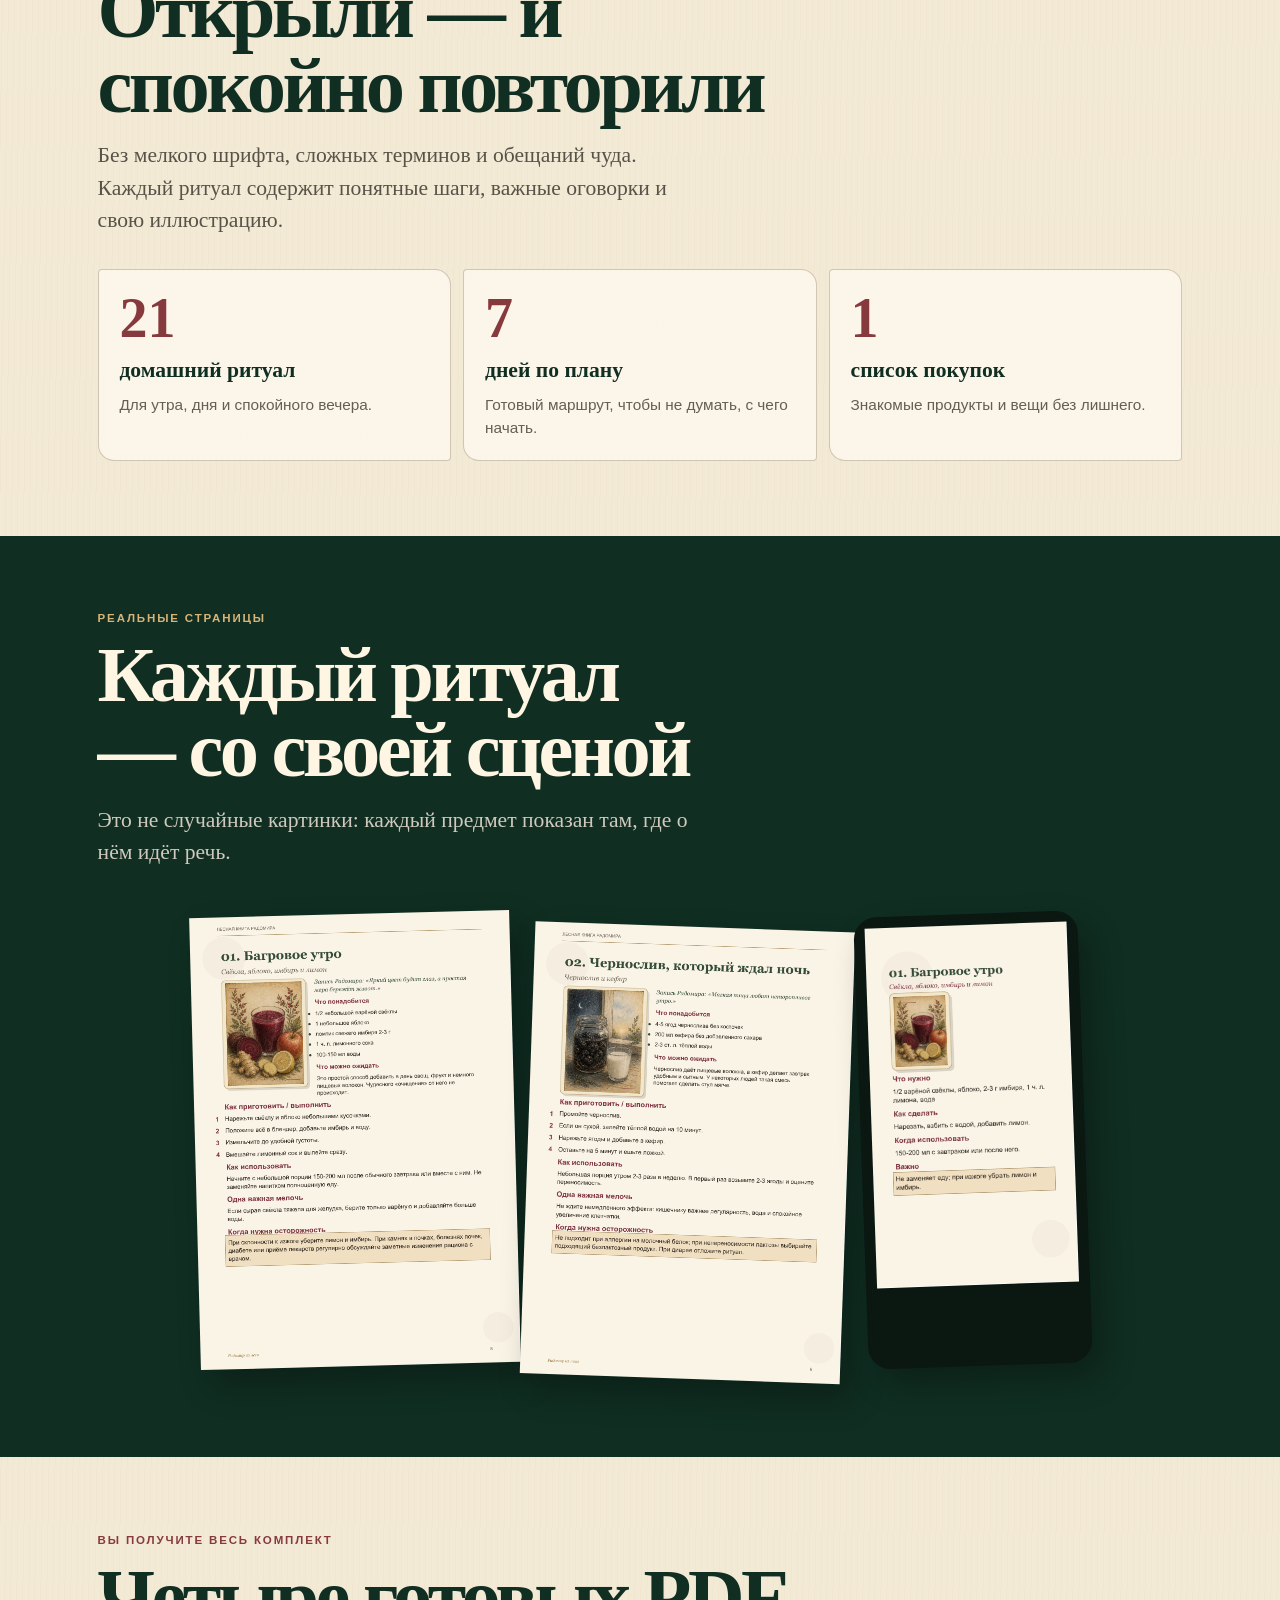
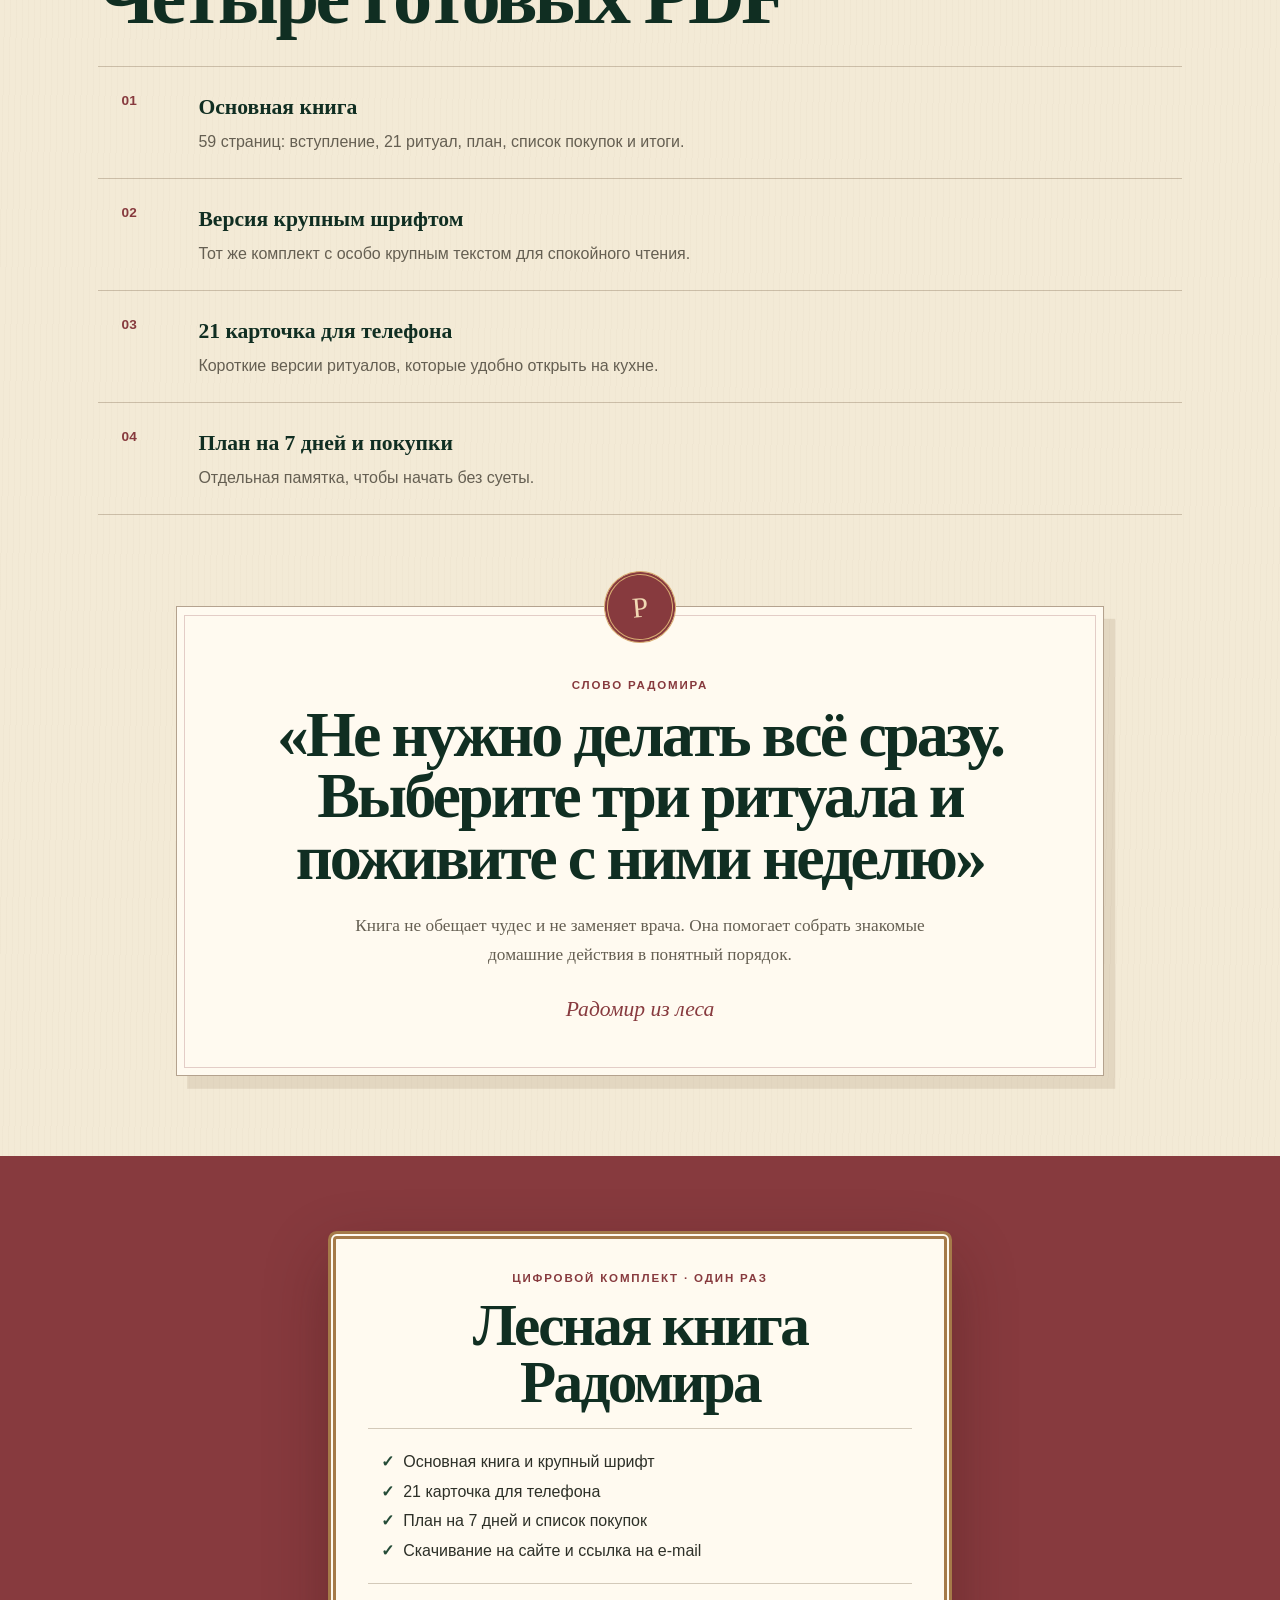
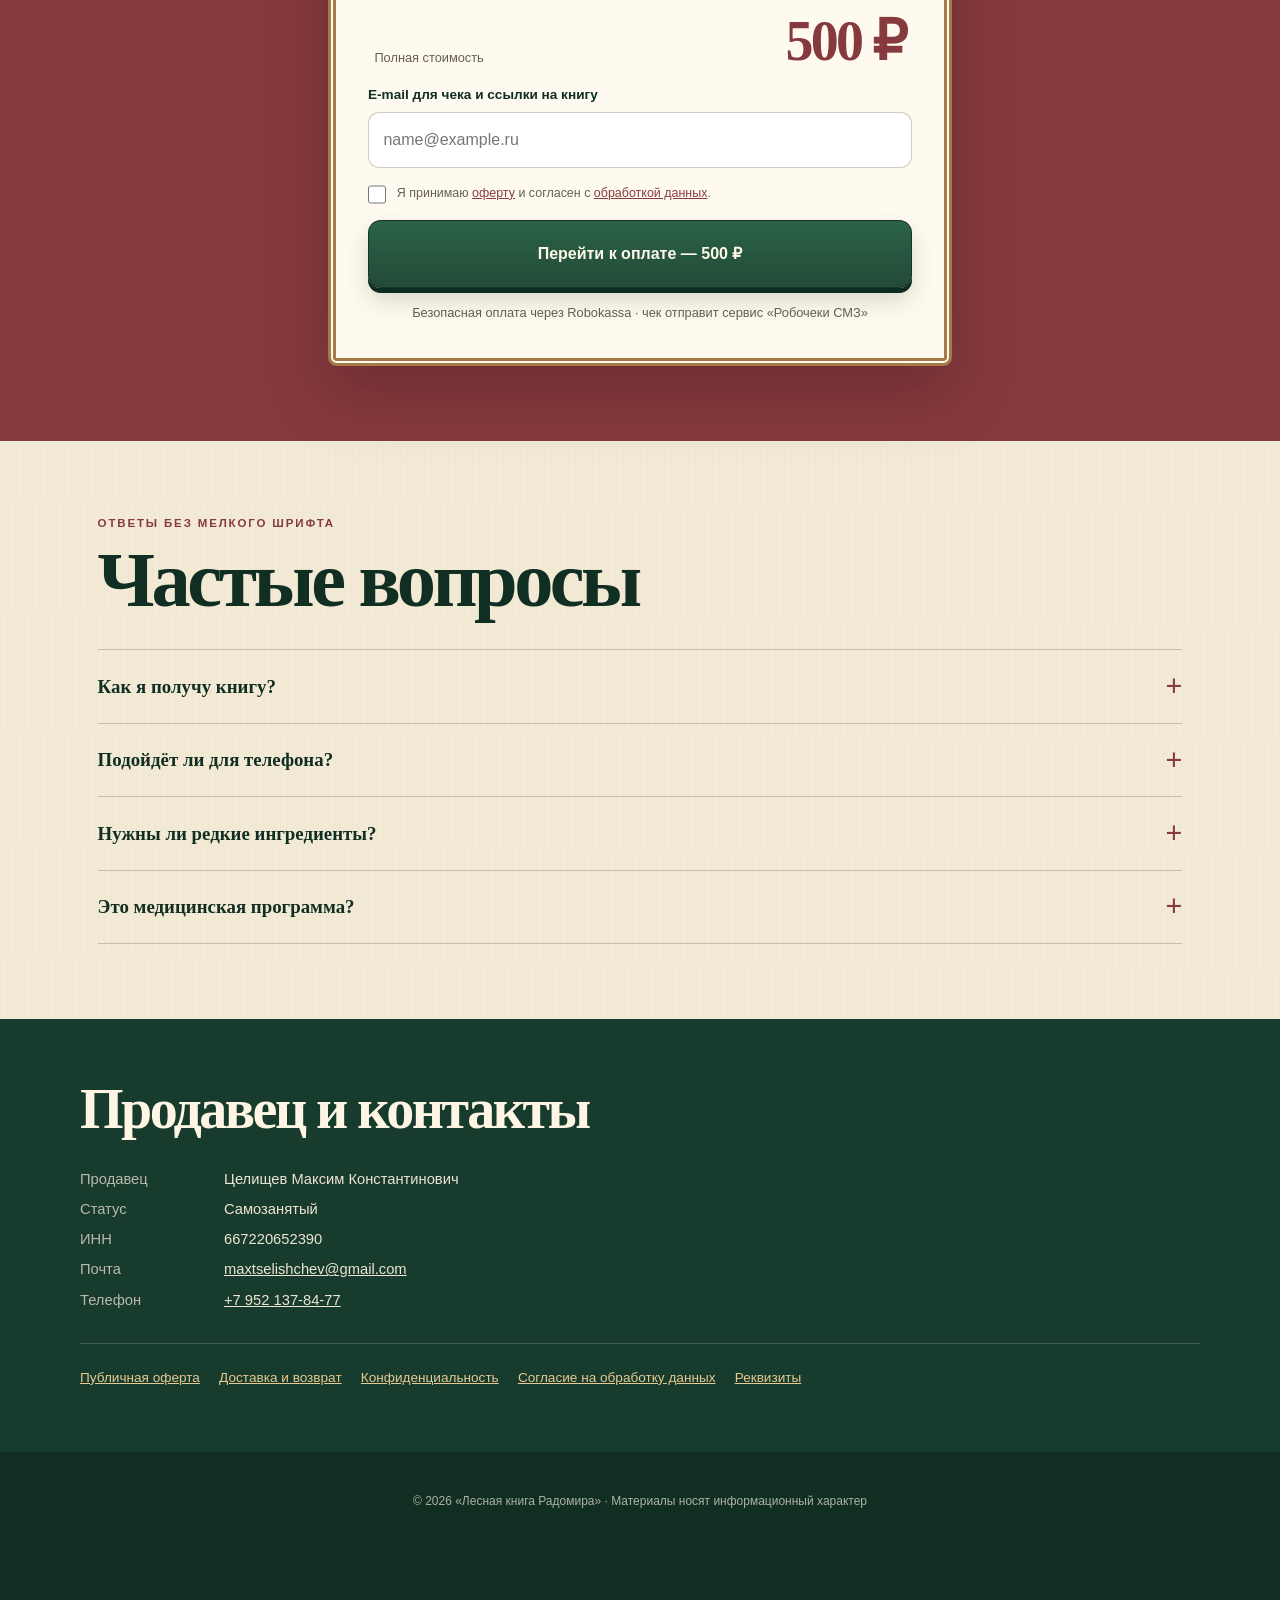
==== commit 907173e9: "Route checkout through mobile-safe HTTPS tunnel" ====
--- a/index.html
+++ b/index.html
@@ -12,7 +12,7 @@
   <meta property="og:type" content="website">
   <meta property="og:image" content="https://dom-radomira.ru/assets/cover.png">
   <link rel="canonical" href="https://dom-radomira.ru/">
-  <meta http-equiv="Content-Security-Policy" content="default-src 'self'; img-src 'self'; media-src 'self'; style-src 'self'; script-src 'self'; form-action 'self' https://109.73.207.252 https://auth.robokassa.ru; base-uri 'self'; object-src 'none'; upgrade-insecure-requests">
+  <meta http-equiv="Content-Security-Policy" content="default-src 'self'; img-src 'self'; media-src 'self'; style-src 'self'; script-src 'self'; form-action 'self' https://replication-ton-chosen-ownership.trycloudflare.com https://pay.dom-radomira.ru https://109.73.207.252 https://auth.robokassa.ru; base-uri 'self'; object-src 'none'; upgrade-insecure-requests">
   <link rel="stylesheet" href="assets/site.css?v=20260831b">
   <script defer src="assets/site.js?v=20260831b"></script>
 </head>
@@ -88,7 +88,7 @@
         <h2 id="offer-title">Лесная книга Радомира</h2>
         <ul><li>Основная книга и крупный шрифт</li><li>21 карточка для телефона</li><li>План на 7 дней и список покупок</li><li>Скачивание на сайте и ссылка на e-mail</li></ul>
         <div class="price"><small>Полная стоимость</small><strong>500 ₽</strong></div>
-        <form class="checkout-form" method="post" action="https://109.73.207.252/payment/create">
+        <form class="checkout-form" method="post" action="https://replication-ton-chosen-ownership.trycloudflare.com/payment/create">
           <label for="checkout-email">E-mail для чека и ссылки на книгу</label>
           <input id="checkout-email" name="email" type="email" inputmode="email" autocomplete="email" autocapitalize="none" placeholder="name@example.ru" required maxlength="254">
           <label class="checkout-consent">
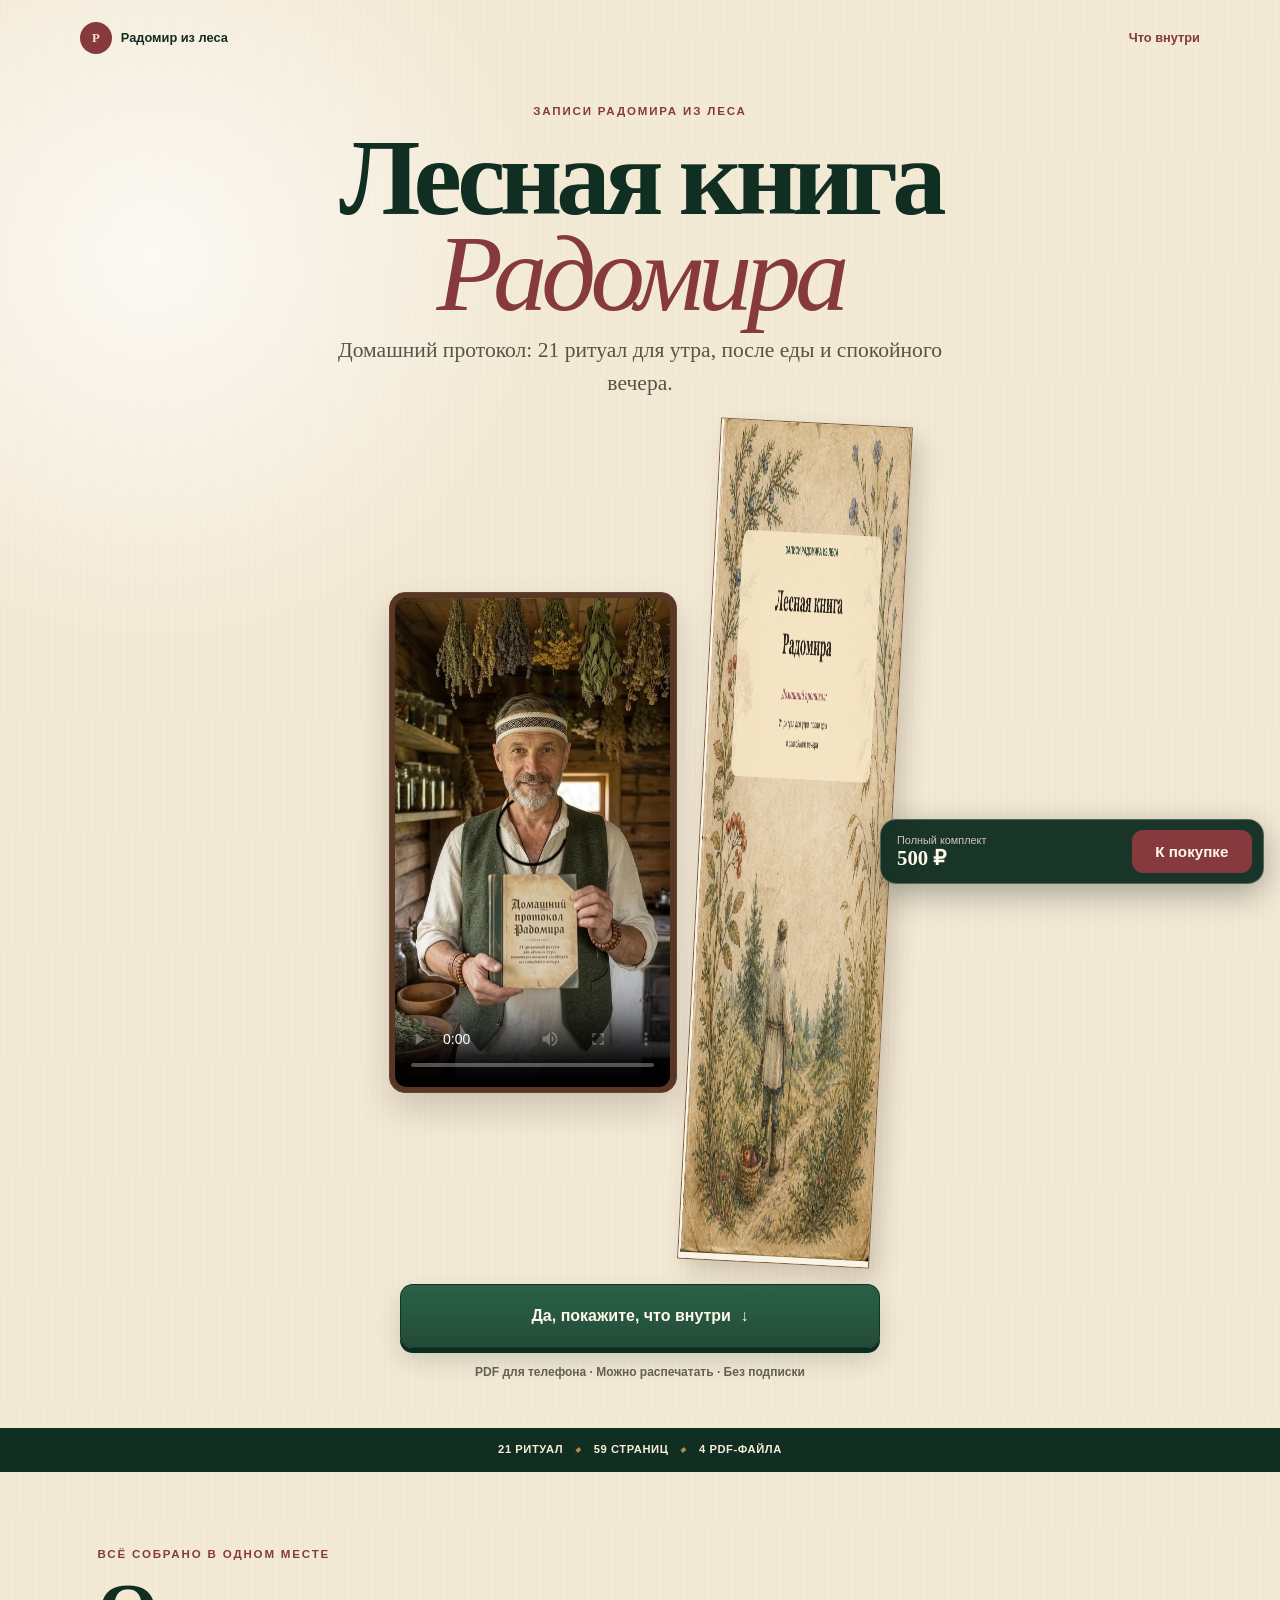
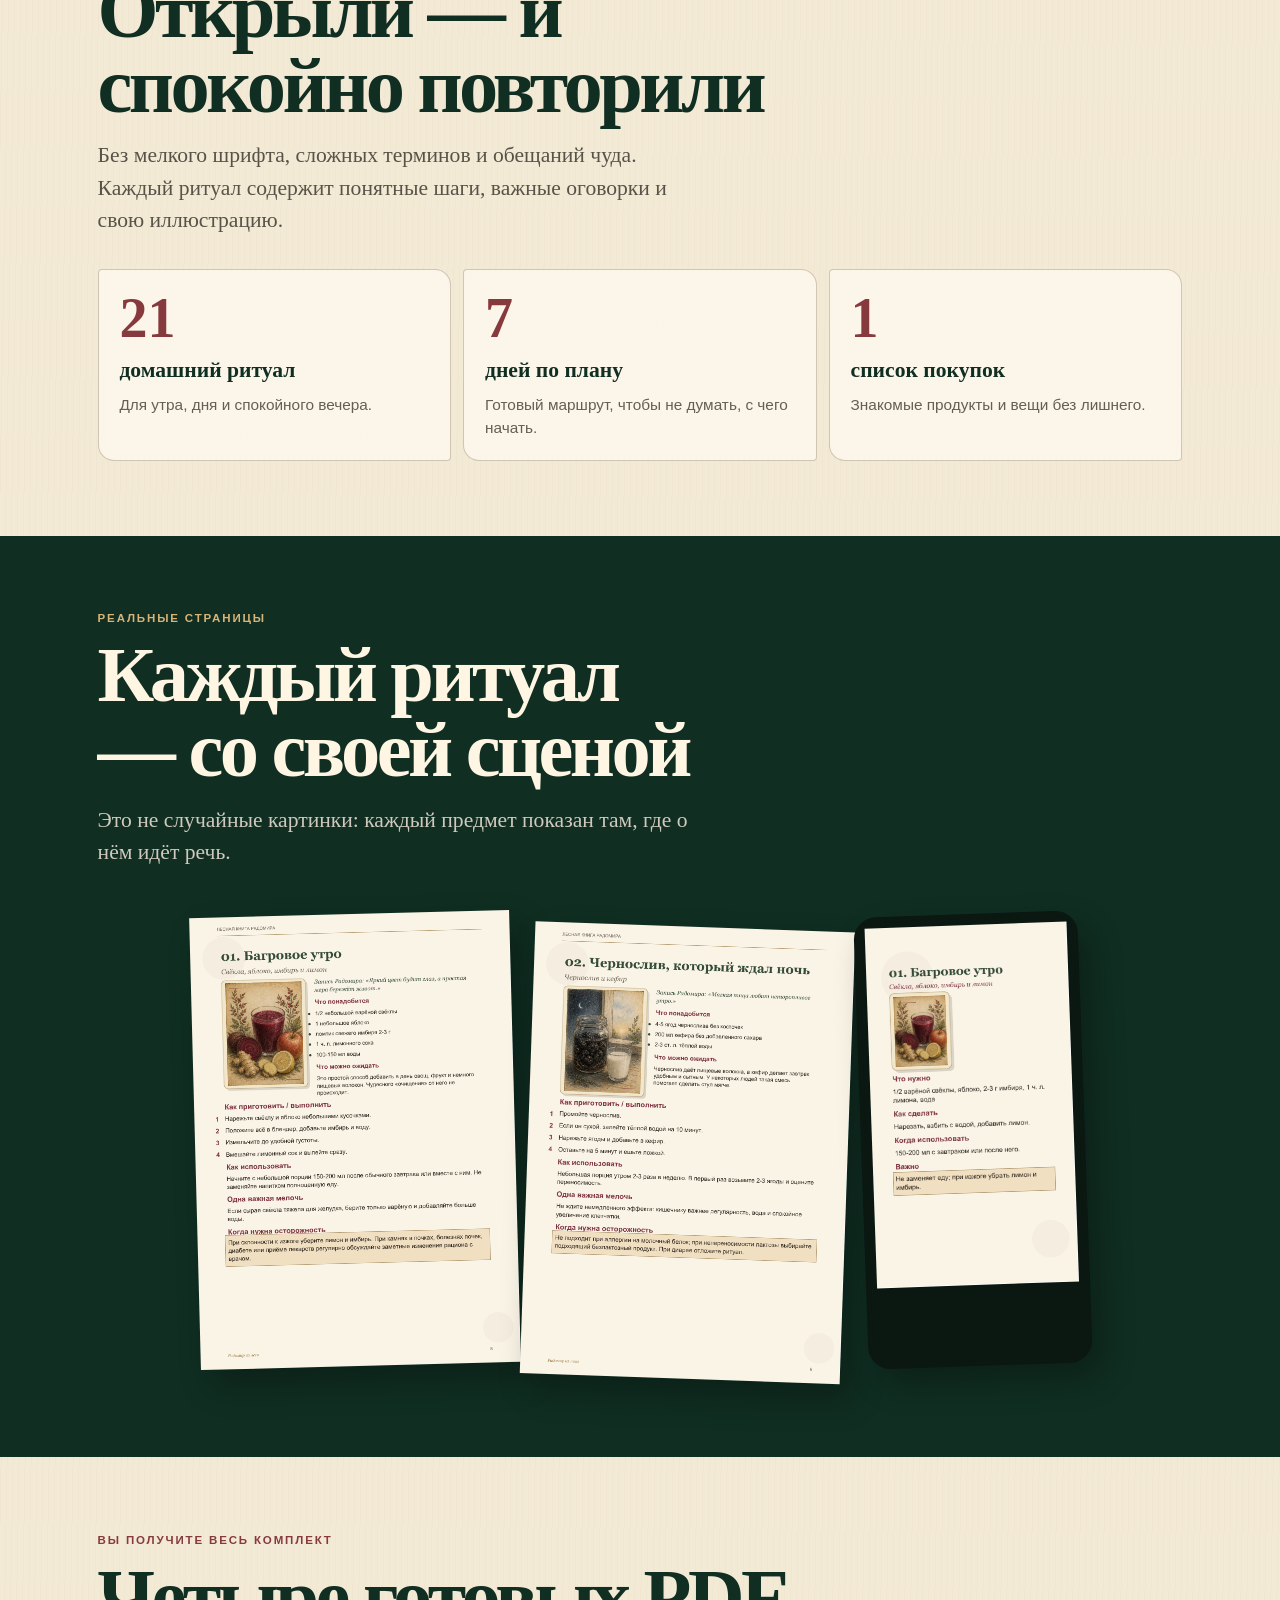
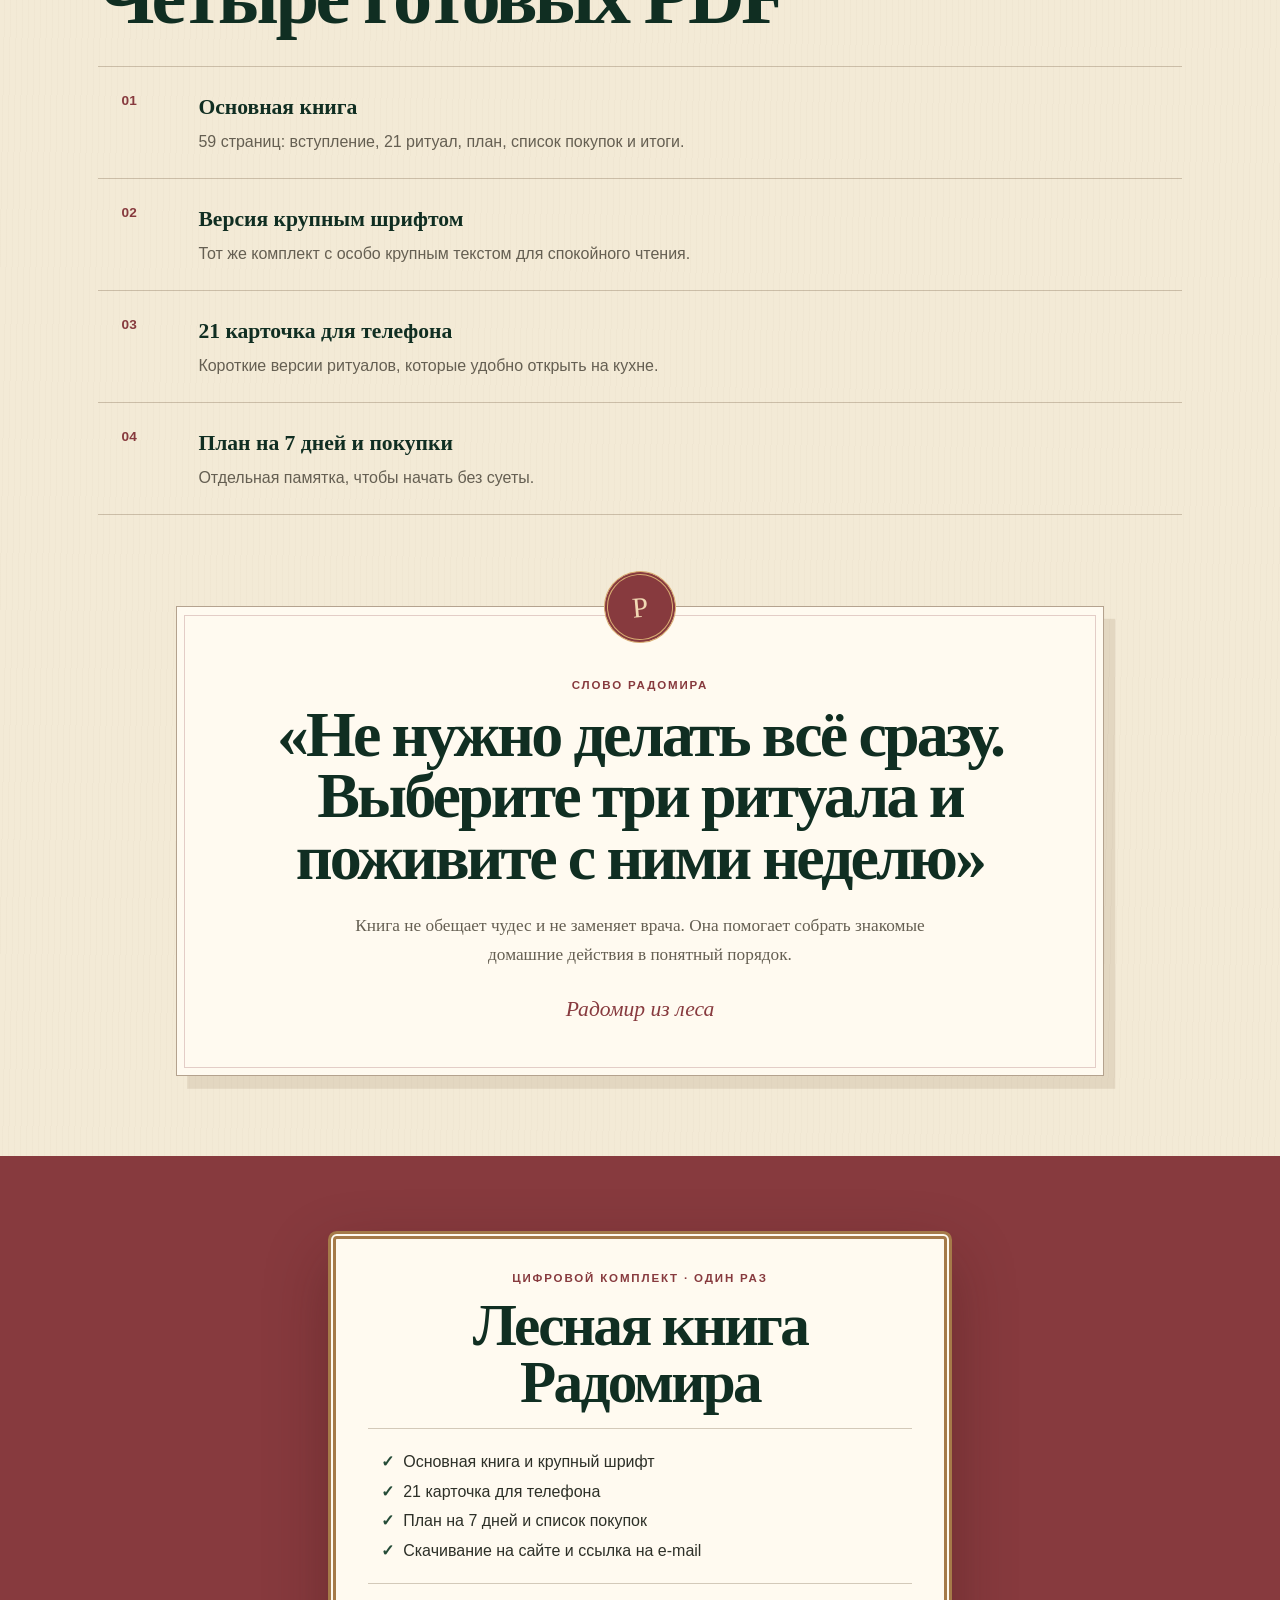
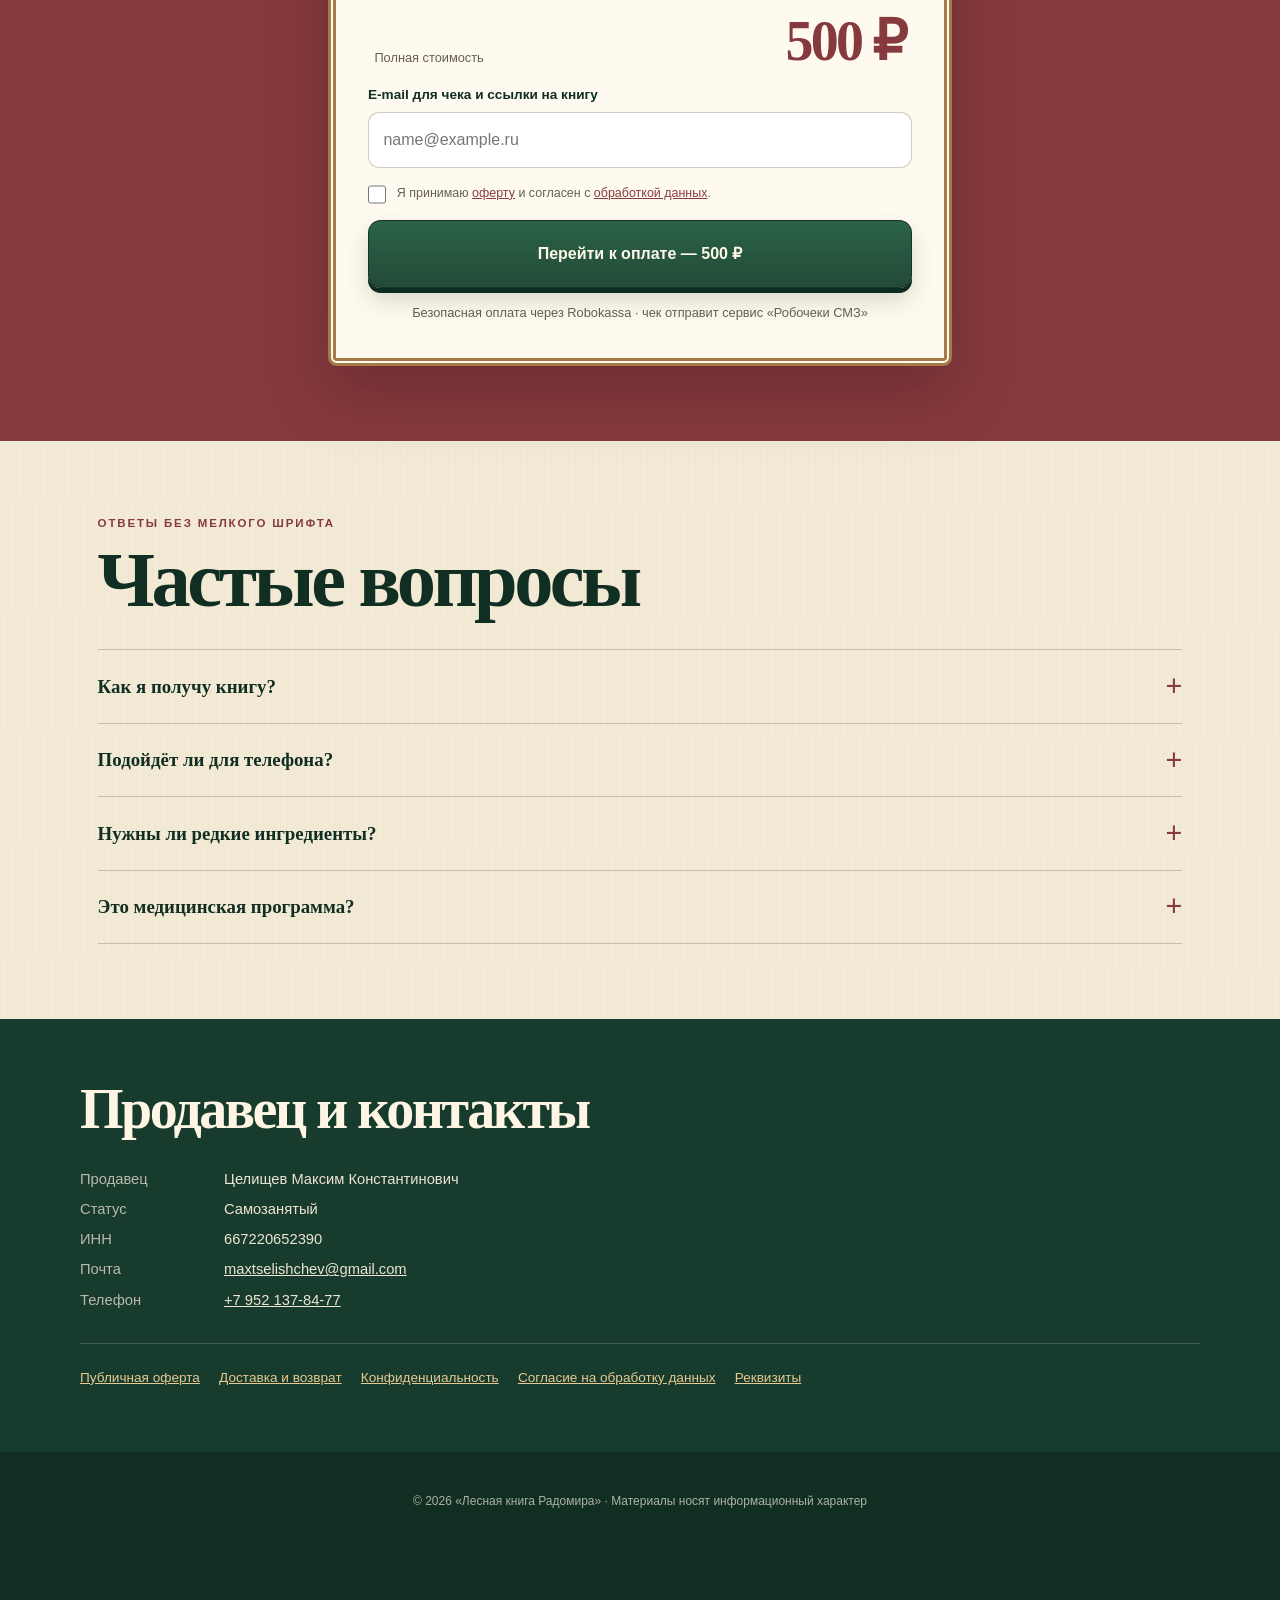
==== commit 59060620: "Use permanent checkout subdomain" ====
--- a/index.html
+++ b/index.html
@@ -12,7 +12,7 @@
   <meta property="og:type" content="website">
   <meta property="og:image" content="https://dom-radomira.ru/assets/cover.png">
   <link rel="canonical" href="https://dom-radomira.ru/">
-  <meta http-equiv="Content-Security-Policy" content="default-src 'self'; img-src 'self'; media-src 'self'; style-src 'self'; script-src 'self'; form-action 'self' https://replication-ton-chosen-ownership.trycloudflare.com https://pay.dom-radomira.ru https://109.73.207.252 https://auth.robokassa.ru; base-uri 'self'; object-src 'none'; upgrade-insecure-requests">
+  <meta http-equiv="Content-Security-Policy" content="default-src 'self'; img-src 'self'; media-src 'self'; style-src 'self'; script-src 'self'; form-action 'self' https://pay.dom-radomira.ru https://109.73.207.252 https://auth.robokassa.ru; base-uri 'self'; object-src 'none'; upgrade-insecure-requests">
   <link rel="stylesheet" href="assets/site.css?v=20260831b">
   <script defer src="assets/site.js?v=20260831b"></script>
 </head>
@@ -88,7 +88,7 @@
         <h2 id="offer-title">Лесная книга Радомира</h2>
         <ul><li>Основная книга и крупный шрифт</li><li>21 карточка для телефона</li><li>План на 7 дней и список покупок</li><li>Скачивание на сайте и ссылка на e-mail</li></ul>
         <div class="price"><small>Полная стоимость</small><strong>500 ₽</strong></div>
-        <form class="checkout-form" method="post" action="https://replication-ton-chosen-ownership.trycloudflare.com/payment/create">
+        <form class="checkout-form" method="post" action="https://pay.dom-radomira.ru/payment/create">
           <label for="checkout-email">E-mail для чека и ссылки на книгу</label>
           <input id="checkout-email" name="email" type="email" inputmode="email" autocomplete="email" autocapitalize="none" placeholder="name@example.ru" required maxlength="254">
           <label class="checkout-consent">
